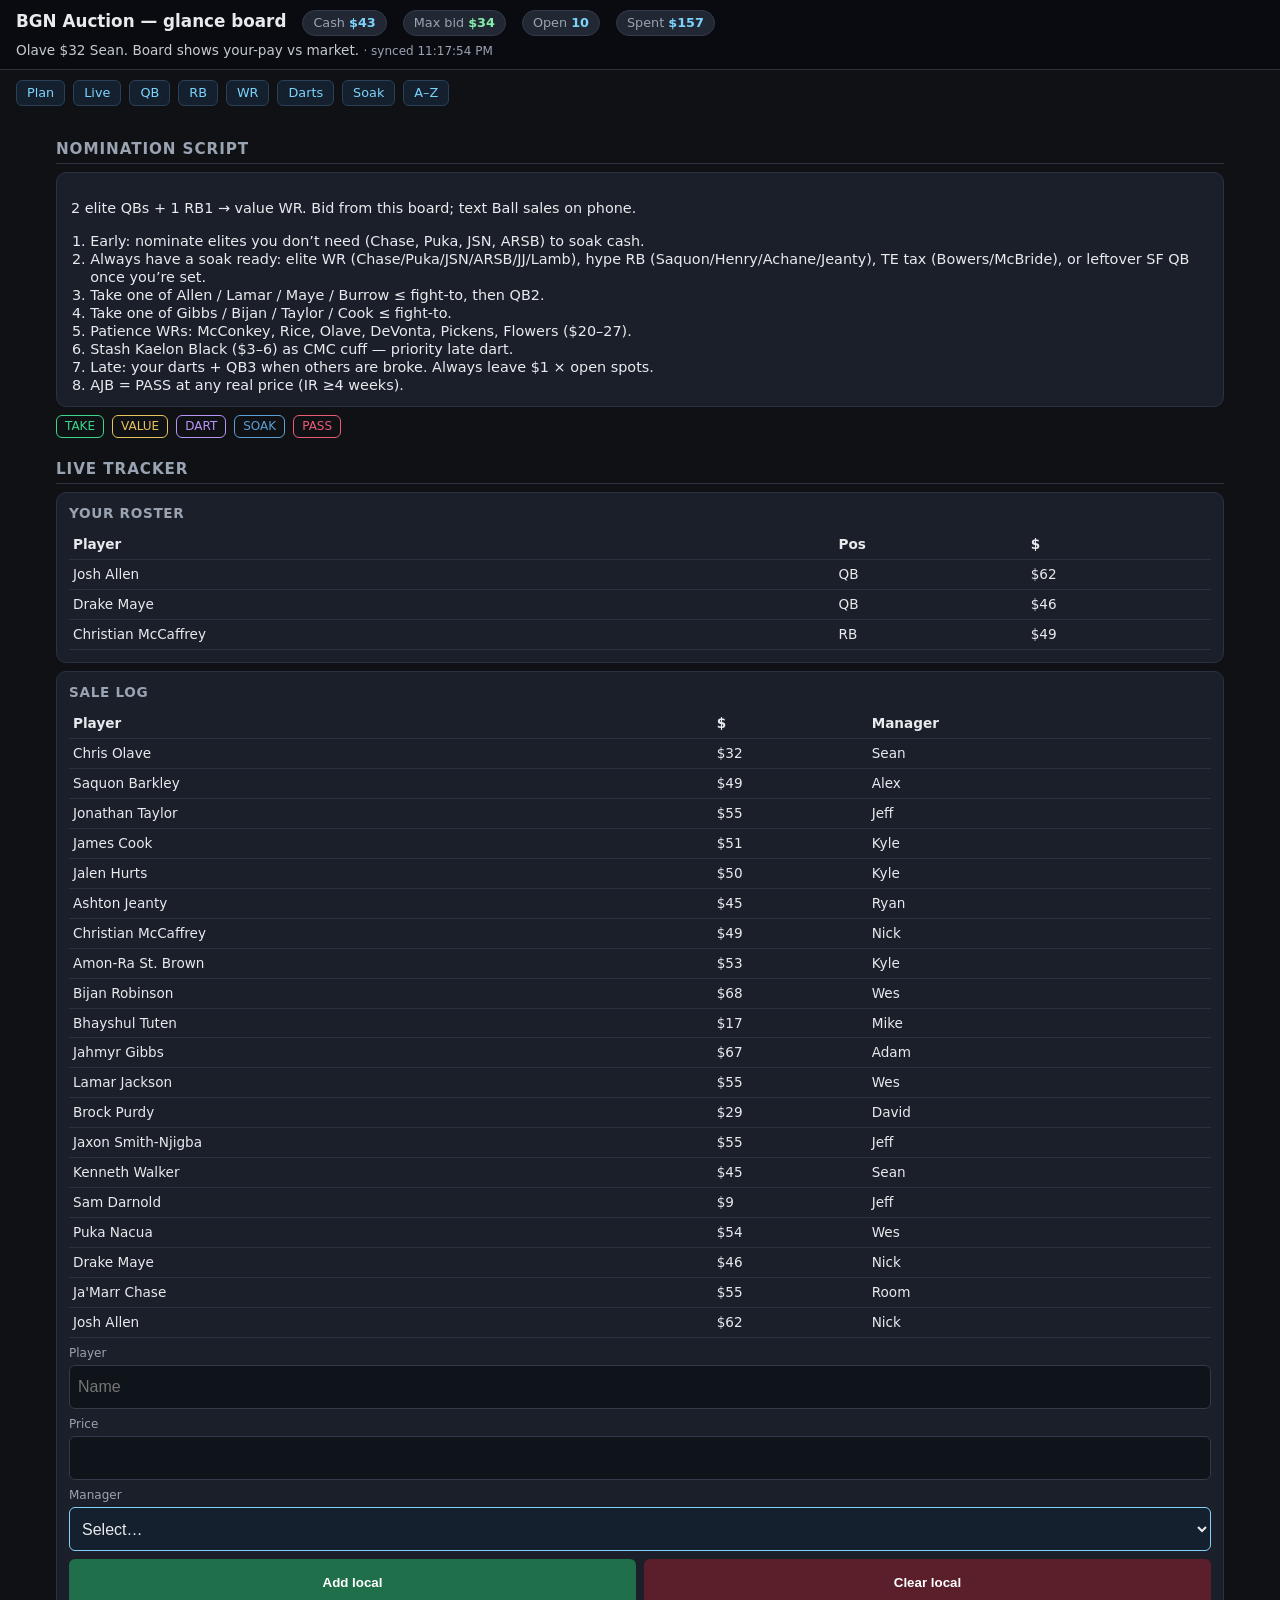
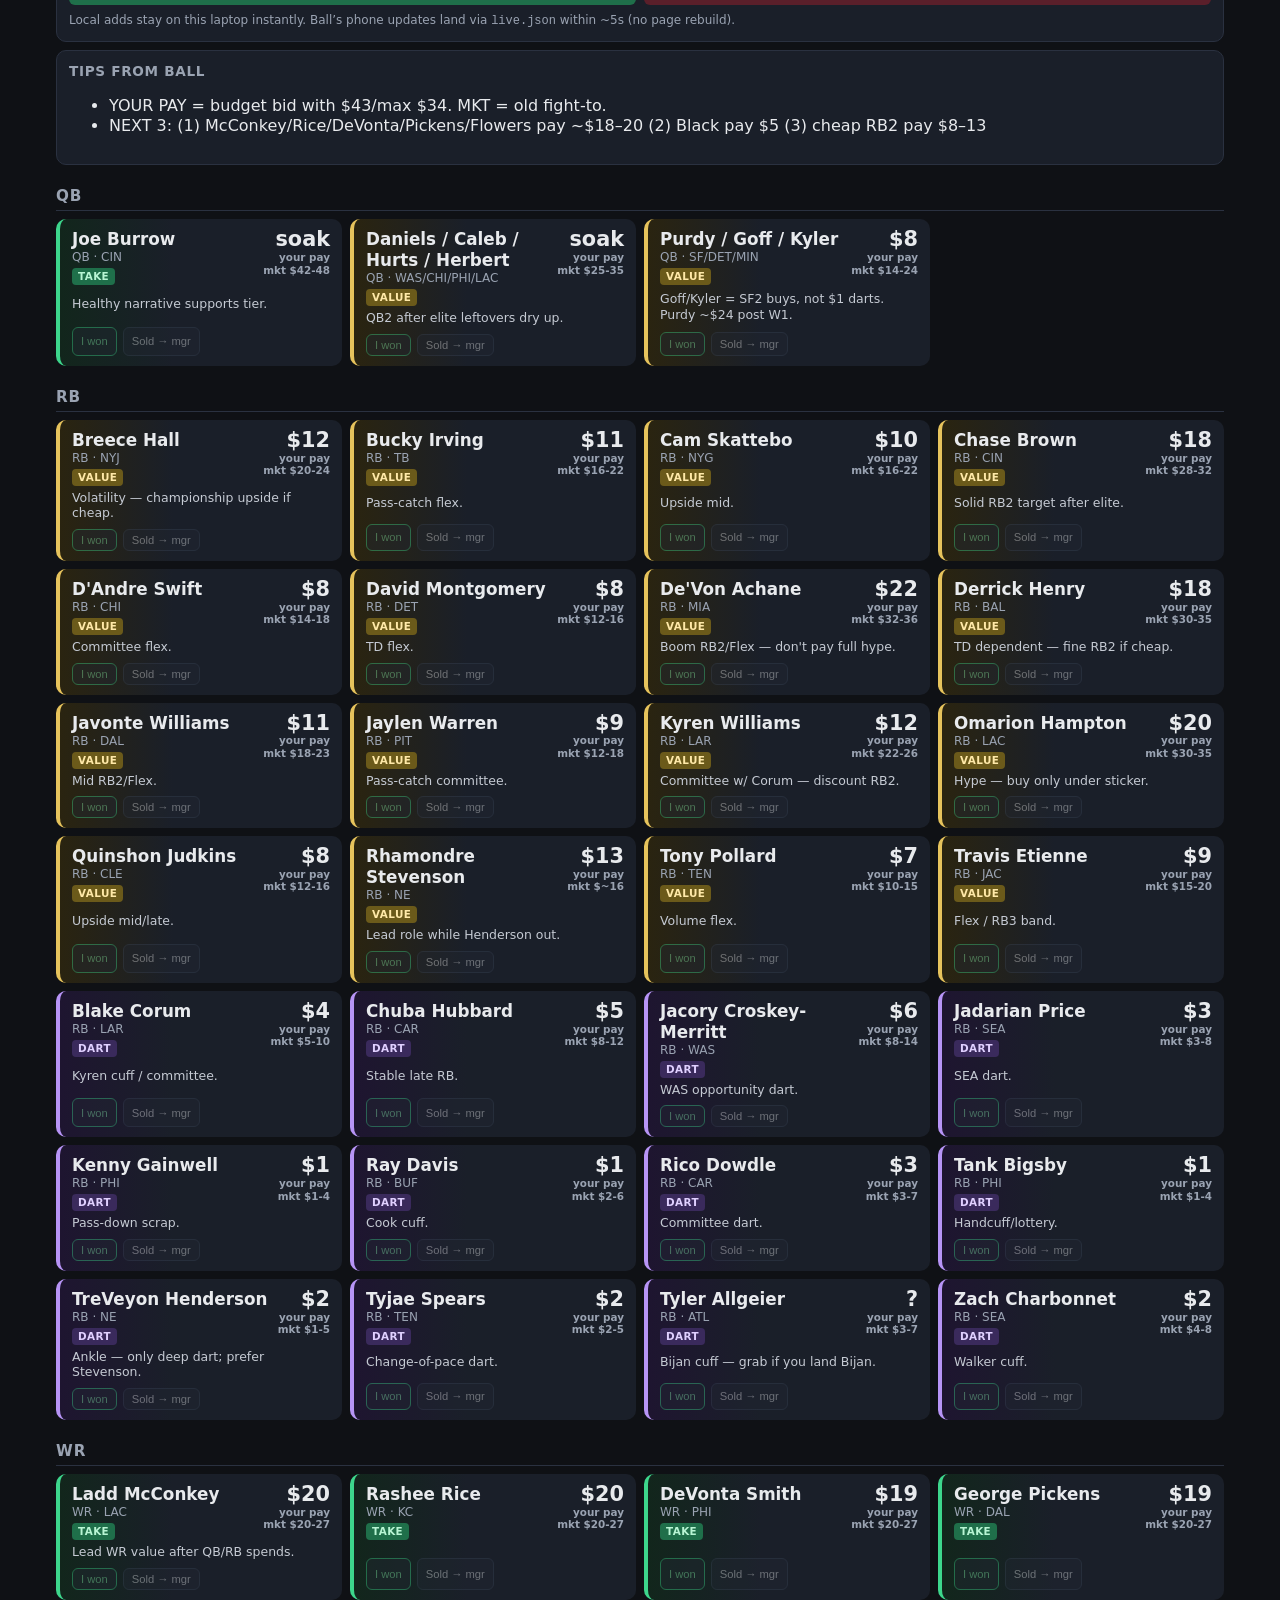
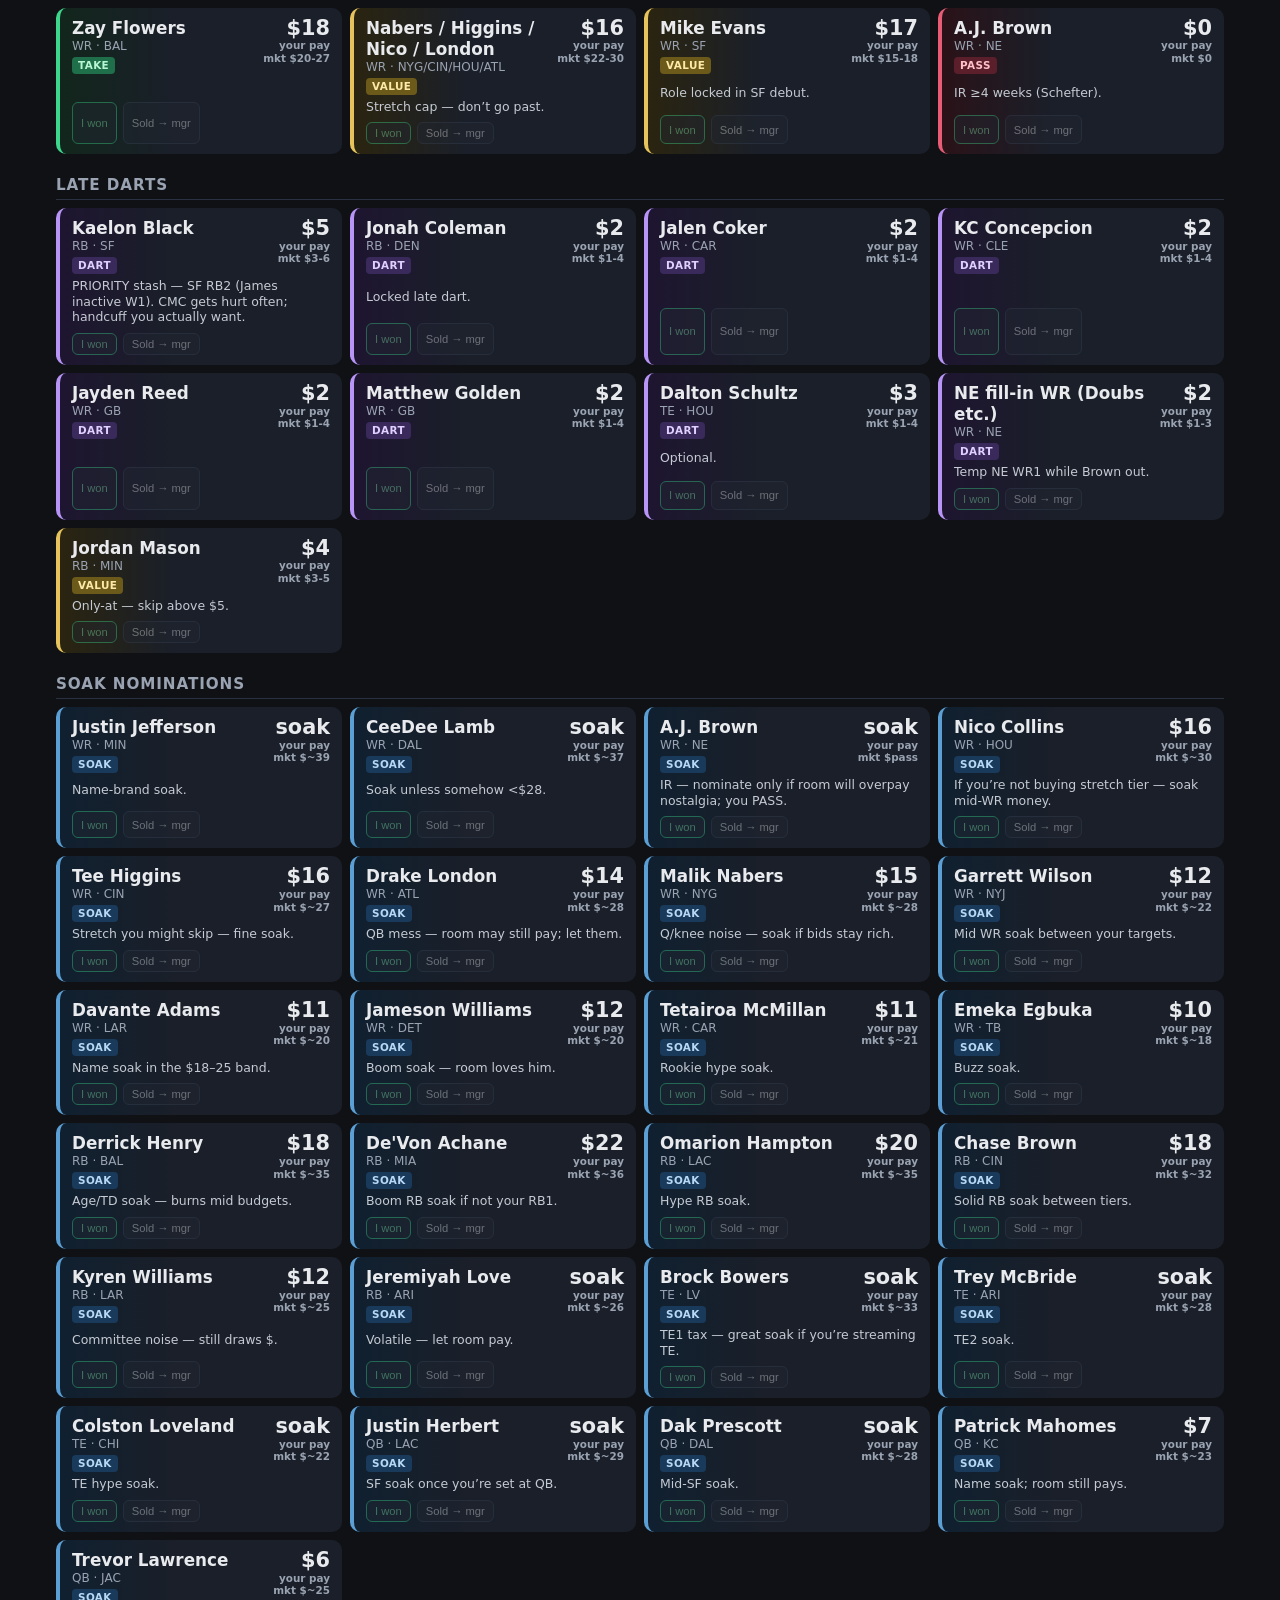
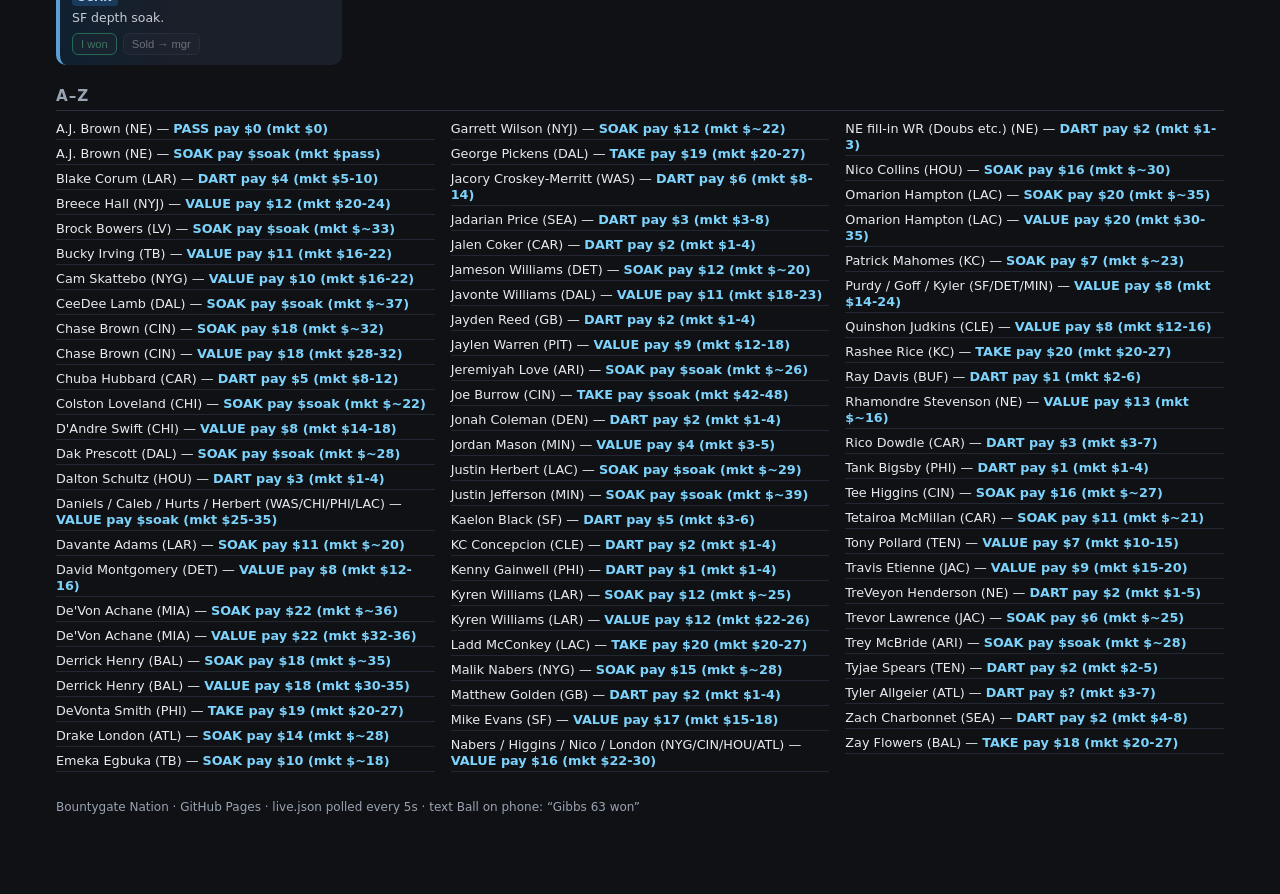
==== index.html @ 697ac1c6 "Add budget pay targets beside market fight-tos Nick's remaining $43/max $34 bids shown as your-pay; " ====
<!DOCTYPE html>
<html lang="en">
<head>
  <meta charset="utf-8" />
  <meta name="viewport" content="width=device-width, initial-scale=1" />
  <meta name="theme-color" content="#0f1115" />
  <meta http-equiv="Cache-Control" content="no-cache" />
  <title>BGN Glance Board</title>
  <link rel="stylesheet" href="styles.css?v=6" />
</head>
<body>
  <header>
    <div class="row">
      <h1>BGN Auction — glance board</h1>
      <span class="pill">Cash <strong id="cash">$200</strong></span>
      <span class="pill hot">Max bid <strong id="maxbid">$188</strong></span>
      <span class="pill">Open <strong id="open">13</strong></span>
      <span class="pill">Spent <strong id="spent">$0</strong></span>
    </div>
    <div id="live-msg" class="live-msg">Loading live state…</div>
  </header>

  <nav>
    <a href="#plan">Plan</a>
    <a href="#live">Live</a>
    <a href="#qb">QB</a>
    <a href="#rb">RB</a>
    <a href="#wr">WR</a>
    <a href="#darts">Darts</a>
    <a href="#soak">Soak</a>
    <a href="#alpha">A–Z</a>
  </nav>

  <main>
    <section id="plan">
      <h2>Nomination script</h2>
      <div class="script">
        <p id="plan-text"></p>
        <ol id="script-list"></ol>
      </div>
      <div class="legend">
        <span style="border-color:#3dd68c;color:#3dd68c">TAKE</span>
        <span style="border-color:#e6c35c;color:#e6c35c">VALUE</span>
        <span style="border-color:#b794f6;color:#b794f6">DART</span>
        <span style="border-color:#5b9fd4;color:#5b9fd4">SOAK</span>
        <span style="border-color:#e85d75;color:#e85d75">PASS</span>
      </div>
    </section>

    <section id="live">
      <h2>Live tracker</h2>
      <div class="panel">
        <h3>Your roster</h3>
        <table class="roster-table">
          <thead><tr><th>Player</th><th>Pos</th><th>$</th></tr></thead>
          <tbody id="roster-body"></tbody>
        </table>
      </div>
      <div class="panel">
        <h3>Sale log</h3>
        <table class="sales-table">
          <thead><tr><th>Player</th><th>$</th><th>Manager</th></tr></thead>
          <tbody id="sales-body"></tbody>
        </table>
        <form id="manual-sale" class="local-form">
          <label>Player<input name="player" required placeholder="Name" list="player-suggest" /></label>
          <datalist id="player-suggest"></datalist>
          <label>Price<input name="price" type="number" min="0" required /></label>
          <label class="manager-label">Manager
            <select name="manager" id="manager-select" required>
              <option value="">Select manager…</option>
              <option value="David">David</option>
              <option value="Rich">Rich</option>
              <option value="Jeff">Jeff</option>
              <option value="Wes">Wes</option>
              <option value="Mike">Mike</option>
              <option value="Kyle">Kyle</option>
              <option value="Ryan">Ryan</option>
              <option value="Alex">Alex</option>
              <option value="Nick">Nick (you)</option>
              <option value="Sean">Sean</option>
              <option value="Patrick">Patrick</option>
              <option value="Adam">Adam</option>
            </select>
          </label>
          <div class="btn-row">
            <button type="submit">Add local</button>
            <button type="button" id="clear-local" style="background:#5a1f2a">Clear local</button>
          </div>
        </form>
        <p style="font-size:0.75rem;color:#9aa3b2;margin:8px 0 0">
          Local adds stay on this laptop instantly. Ball’s phone updates land via <code>live.json</code> within ~5s (no page rebuild).
        </p>
      </div>
      <div class="panel">
        <h3>Tips from Ball</h3>
        <ul id="tips"></ul>
      </div>
    </section>

    <section id="qb"><h2>QB</h2><div class="grid" id="grid-qb"></div></section>
    <section id="rb"><h2>RB</h2><div class="grid" id="grid-rb"></div></section>
    <section id="wr"><h2>WR</h2><div class="grid" id="grid-wr"></div></section>
    <section id="darts"><h2>Late darts</h2><div class="grid" id="grid-darts"></div></section>
    <section id="soak"><h2>Soak nominations</h2><div class="grid" id="grid-soak"></div></section>

    <section id="alpha-sec">
      <h2 id="alpha-heading">A–Z</h2>
      <div class="alpha" id="alpha"></div>
    </section>

    <footer>
      Bountygate Nation · GitHub Pages · live.json polled every 5s · text Ball on phone: “Gibbs 63 won”
    </footer>
  </main>
  <script src="app.js?v=6"></script>
</body>
</html>
---- styles.css ----
:root {
  --bg: #0f1115;
  --card: #1a1f29;
  --text: #e8eaed;
  --muted: #9aa3b2;
  --yes: #1f6f4a;
  --yes-border: #3dd68c;
  --maybe: #6b5a1a;
  --maybe-border: #e6c35c;
  --pass: #5a1f2a;
  --pass-border: #e85d75;
  --soak: #1a3a5c;
  --soak-border: #5b9fd4;
  --dart: #3a2a5c;
  --dart-border: #b794f6;
  --accent: #7dd3fc;
  --danger: #f87171;
}
* { box-sizing: border-box; }
body {
  margin: 0;
  font-family: -apple-system, BlinkMacSystemFont, "Segoe UI", system-ui, sans-serif;
  background: var(--bg);
  color: var(--text);
  line-height: 1.25;
}
header {
  position: sticky; top: 0; z-index: 30;
  background: #0a0c10f2; backdrop-filter: blur(8px);
  border-bottom: 1px solid #2a3140;
  padding: 10px 16px;
}
header .row { display: flex; flex-wrap: wrap; gap: 10px 16px; align-items: baseline; }
h1 { font-size: 1.05rem; margin: 0; }
.pill {
  font-size: 0.8rem; padding: 4px 10px; border-radius: 999px;
  background: #222833; color: var(--muted); border: 1px solid #333a4a;
}
.pill strong { color: var(--accent); }
.pill.hot strong { color: #86efac; }
.live-msg { font-size: 0.85rem; color: #c5cad3; margin-top: 6px; }
.live-msg .sync { color: var(--muted); font-size: 0.75rem; }
.live-msg.error { color: var(--danger); }
nav {
  display: flex; flex-wrap: wrap; gap: 8px; padding: 10px 16px 0;
}
nav a {
  color: var(--accent); text-decoration: none; font-size: 0.8rem;
  padding: 4px 10px; border: 1px solid #2a4058; border-radius: 6px; background: #15202e;
}
main { padding: 12px 16px 80px; max-width: 1200px; margin: 0 auto; }
h2 {
  font-size: 0.95rem; margin: 22px 0 8px; text-transform: uppercase;
  letter-spacing: 0.06em; color: var(--muted);
  border-bottom: 1px solid #2a3140; padding-bottom: 4px;
}
.grid {
  display: grid;
  grid-template-columns: repeat(auto-fill, minmax(280px, 1fr));
  gap: 8px;
}
.card {
  background: var(--card); border-radius: 10px; padding: 10px 12px;
  border-left: 4px solid #444;
  display: grid; grid-template-columns: 1fr auto; gap: 4px 10px;
  position: relative;
}
.card.take { border-left-color: var(--yes-border); background: linear-gradient(90deg, #12261c, var(--card) 40%); }
.card.value { border-left-color: var(--maybe-border); background: linear-gradient(90deg, #2a2410, var(--card) 40%); }
.card.pass { border-left-color: var(--pass-border); background: linear-gradient(90deg, #2a1218, var(--card) 40%); }
.card.soak { border-left-color: var(--soak-border); background: linear-gradient(90deg, #102030, var(--card) 40%); }
.card.dart { border-left-color: var(--dart-border); background: linear-gradient(90deg, #1e1530, var(--card) 40%); }
.card.sold {
  opacity: 0.45;
  filter: grayscale(0.6);
}
.card.sold .name { text-decoration: line-through; }
.card.mine {
  outline: 2px solid #3dd68c;
  opacity: 1;
  filter: none;
}
.name { font-weight: 700; font-size: 1.05rem; }
.meta { font-size: 0.75rem; color: var(--muted); }
.price {
  font-size: 1.3rem; font-weight: 800; font-variant-numeric: tabular-nums;
  text-align: right; line-height: 1;
}
.price small { display: block; font-size: 0.65rem; font-weight: 600; color: var(--muted); margin-top: 2px; }
.tag {
  display: inline-block; font-size: 0.65rem; font-weight: 700; letter-spacing: 0.04em;
  padding: 2px 6px; border-radius: 4px; margin-top: 2px;
}
.tag.take { background: var(--yes); color: #b8f5d4; }
.tag.value { background: var(--maybe); color: #ffe9a8; }
.tag.pass { background: var(--pass); color: #ffc0cb; }
.tag.soak { background: var(--soak); color: #b8d9f5; }
.tag.dart { background: var(--dart); color: #e0d0ff; }
.note { grid-column: 1 / -1; font-size: 0.78rem; color: #c5cad3; }
.sold-badge {
  grid-column: 1 / -1; font-size: 0.75rem; font-weight: 700; color: #fca5a5;
}
.sold-badge.mine { color: #86efac; }
.card-actions { grid-column: 1 / -1; display: flex; flex-wrap: wrap; gap: 6px; margin-top: 4px; }
.card-actions button {
  font-size: 0.7rem; padding: 4px 8px; border-radius: 6px; cursor: pointer;
  border: 1px solid #3a4558; background: #222833; color: var(--text);
}
.card-actions button.primary { border-color: #3dd68c; color: #86efac; }
.card-actions button:disabled { opacity: 0.4; cursor: default; }
.script {
  background: var(--card); border-radius: 10px; padding: 12px 14px;
  font-size: 0.9rem; border: 1px solid #2a3140;
}
.script ol { margin: 6px 0 0; padding-left: 1.2rem; }
.legend { display: flex; flex-wrap: wrap; gap: 8px; margin: 8px 0; font-size: 0.75rem; }
.legend span { padding: 3px 8px; border-radius: 6px; border: 1px solid #333; }
.panel {
  background: var(--card); border: 1px solid #2a3140; border-radius: 10px;
  padding: 12px; margin-top: 8px;
}
.panel h3 { margin: 0 0 8px; font-size: 0.85rem; color: var(--muted); text-transform: uppercase; letter-spacing: 0.05em; }
.roster-table, .sales-table { width: 100%; border-collapse: collapse; font-size: 0.85rem; }
.roster-table th, .roster-table td, .sales-table th, .sales-table td {
  text-align: left; padding: 6px 4px; border-bottom: 1px solid #2a3140;
}
.local-form {
  display: flex; flex-wrap: wrap; gap: 8px; align-items: end; margin-top: 8px;
}
.local-form label { font-size: 0.75rem; color: var(--muted); display: flex; flex-direction: column; gap: 4px; }
.local-form input, .local-form select {
  background: #0f131a; border: 1px solid #333a4a; color: var(--text);
  border-radius: 6px; padding: 6px 8px; min-width: 120px;
}
.local-form button {
  background: #1f6f4a; border: none; color: #fff; font-weight: 700;
  border-radius: 6px; padding: 8px 12px; cursor: pointer;
}
.alpha { columns: 3; column-gap: 16px; font-size: 0.8rem; }
@media (max-width: 700px) { .alpha { columns: 2; } }
.alpha div { break-inside: avoid; margin-bottom: 4px; padding: 2px 0; border-bottom: 1px solid #222833; }
.alpha b { font-variant-numeric: tabular-nums; color: var(--accent); }
.alpha .gone { text-decoration: line-through; opacity: 0.5; }
footer { color: var(--muted); font-size: 0.75rem; margin-top: 28px; }


.local-form {
  flex-direction: column;
  align-items: stretch;
}
.local-form label {
  width: 100%;
}
.local-form input,
.local-form select {
  width: 100%;
  min-width: 0;
  min-height: 44px;
  font-size: 1rem;
}
.manager-label select {
  border-color: #7dd3fc;
  background: #15202e;
}
.local-form .btn-row {
  display: flex;
  flex-wrap: wrap;
  gap: 8px;
}
.local-form .btn-row button {
  flex: 1;
  min-height: 44px;
}
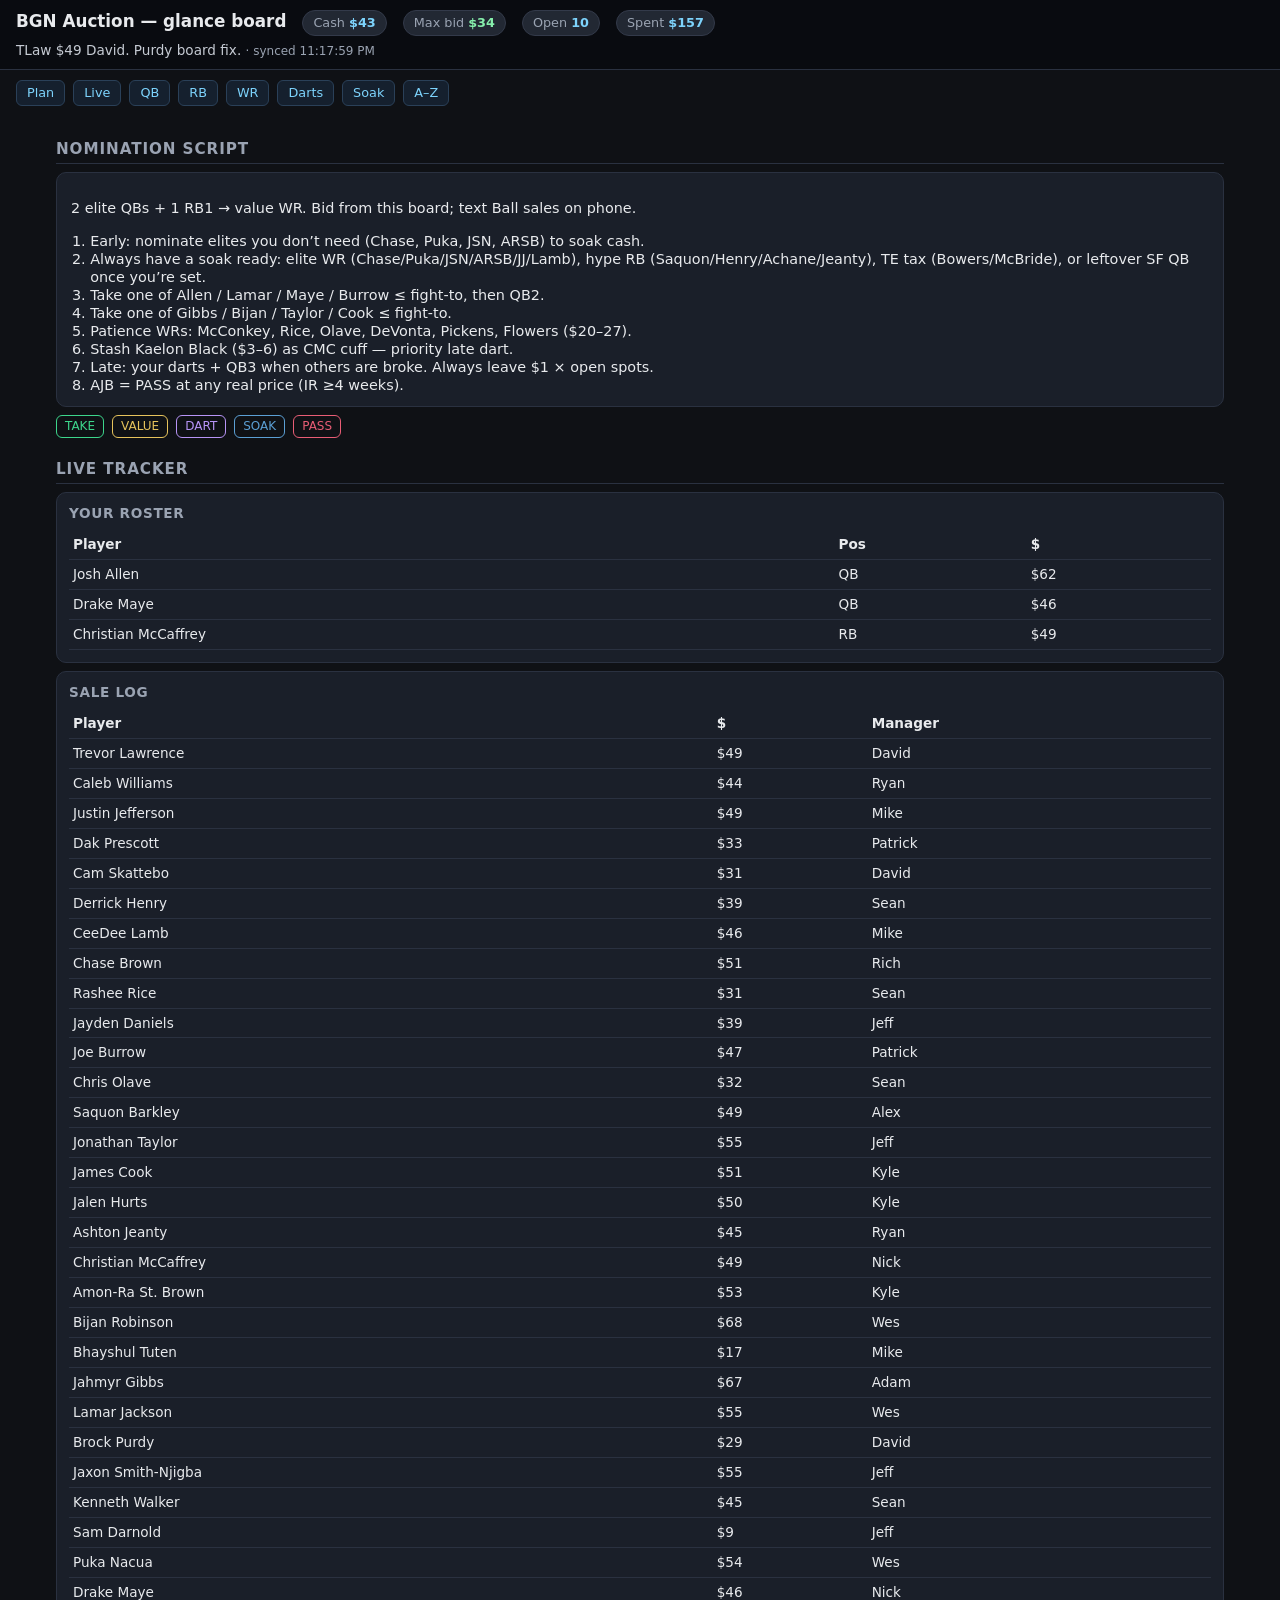
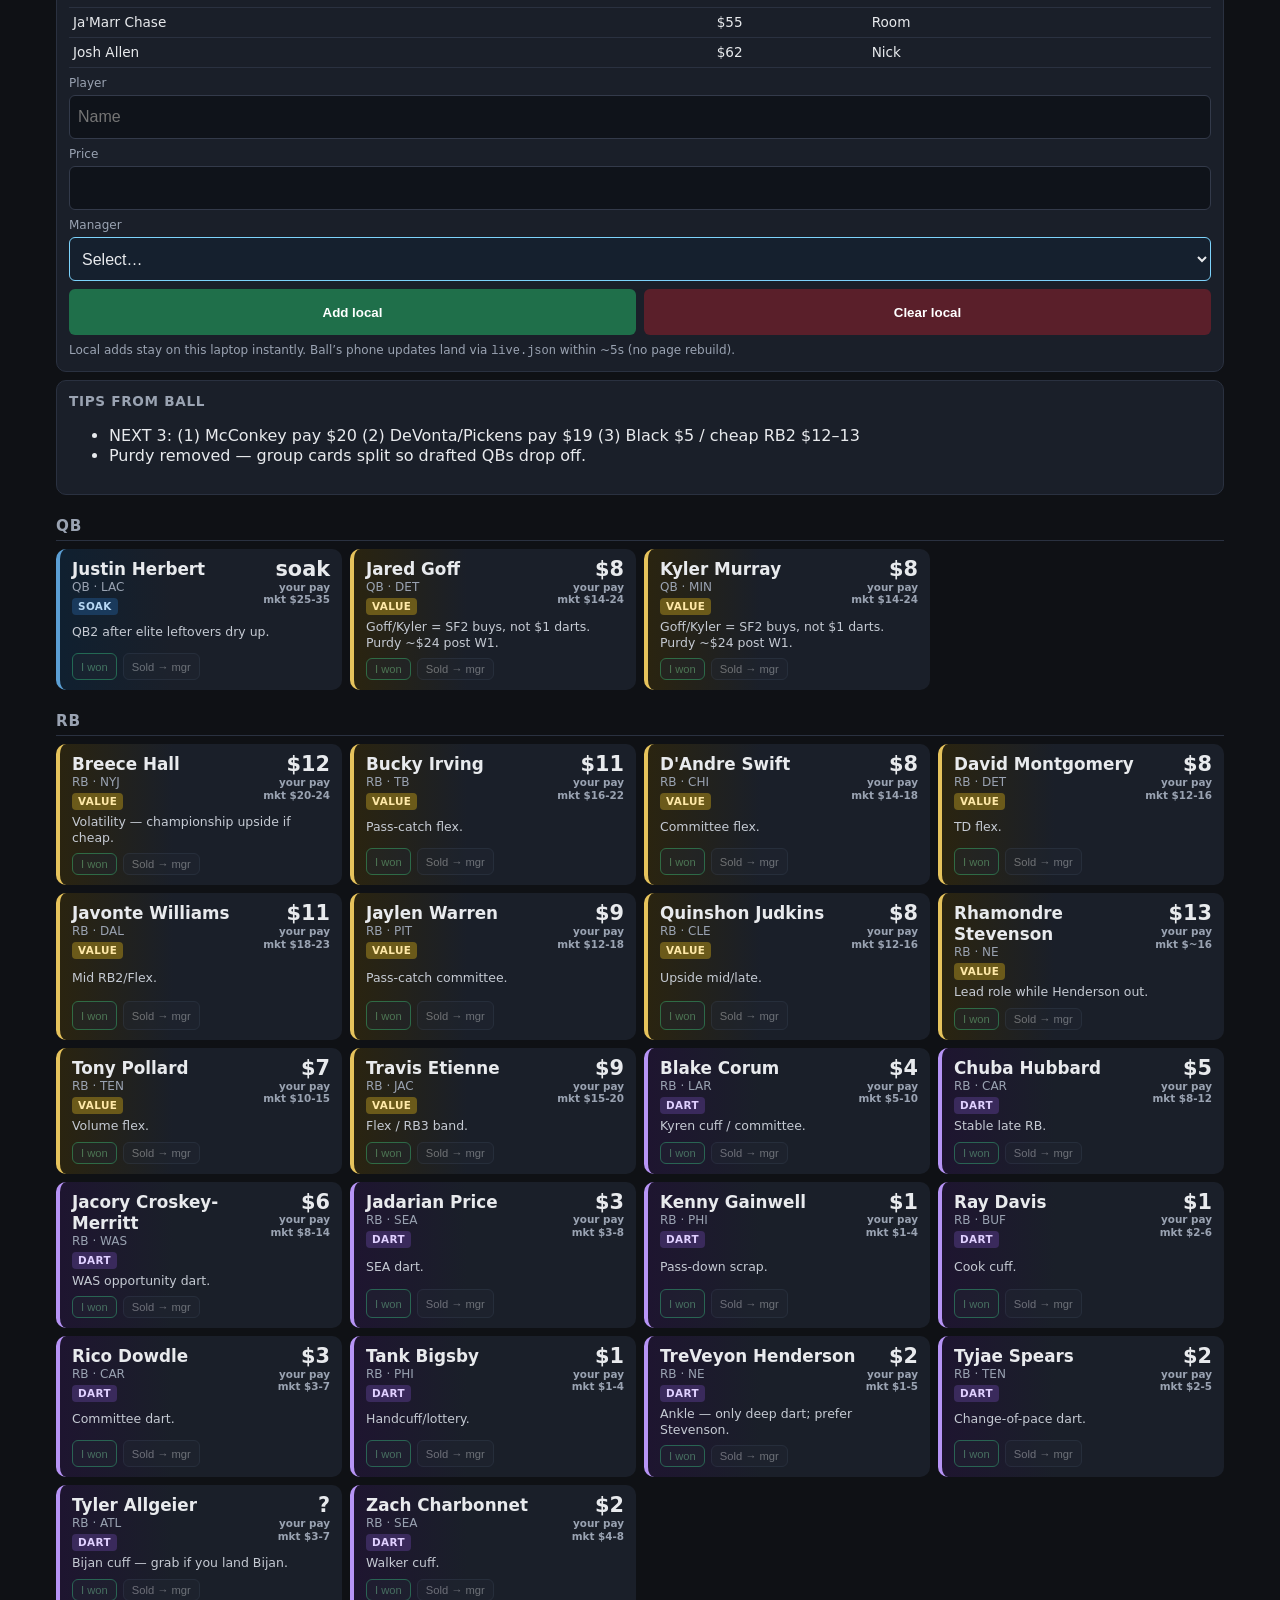
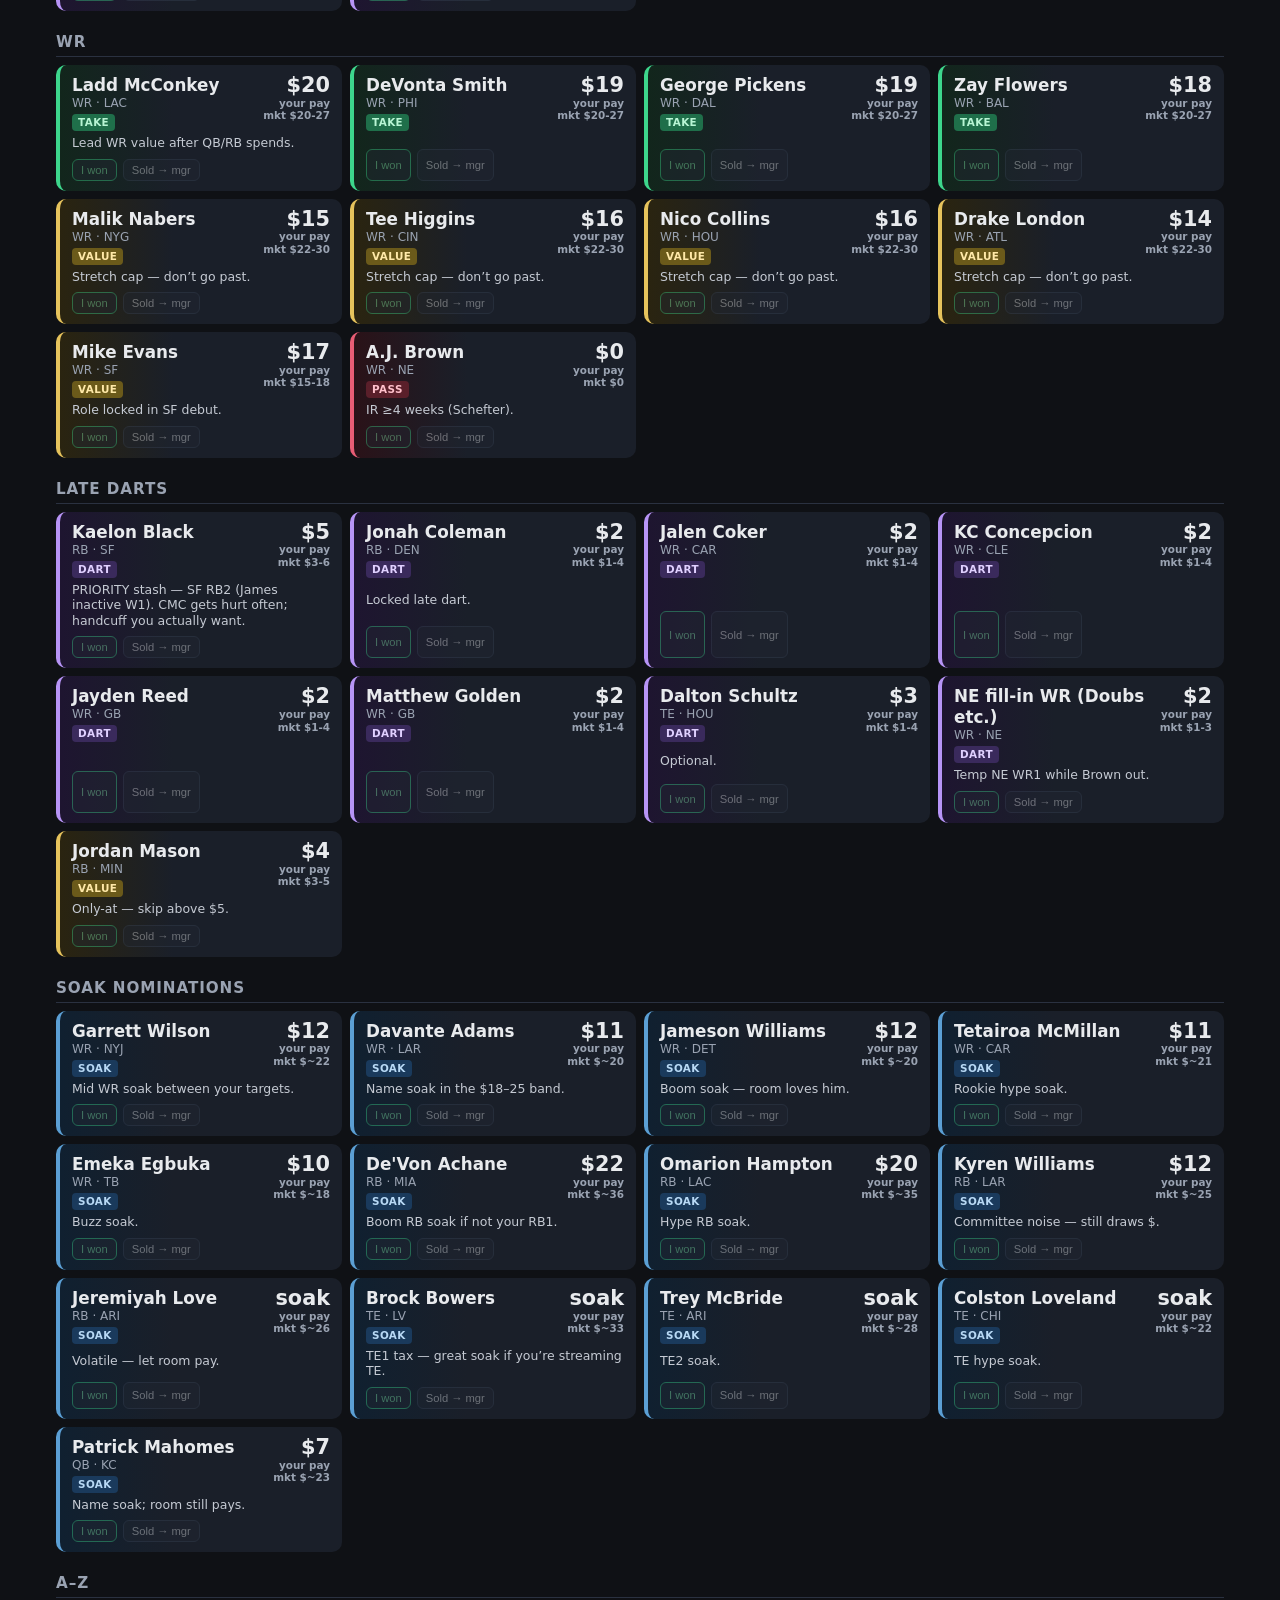
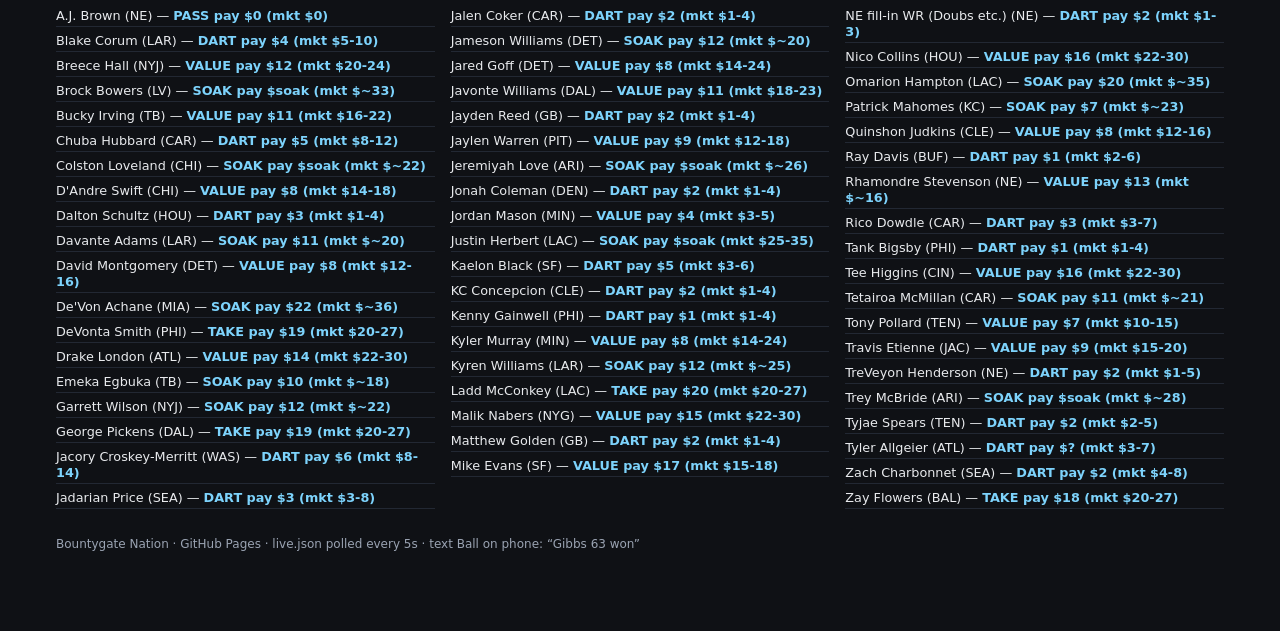
==== commit ecd0a519: "Fix Purdy staying on board; log TLaw to David Split slash-group player cards and harden sold-name ma" ====
--- a/index.html
+++ b/index.html
@@ -6,7 +6,7 @@
   <meta name="theme-color" content="#0f1115" />
   <meta http-equiv="Cache-Control" content="no-cache" />
   <title>BGN Glance Board</title>
-  <link rel="stylesheet" href="styles.css?v=6" />
+  <link rel="stylesheet" href="styles.css?v=7" />
 </head>
 <body>
   <header>
@@ -113,6 +113,6 @@
       Bountygate Nation · GitHub Pages · live.json polled every 5s · text Ball on phone: “Gibbs 63 won”
     </footer>
   </main>
-  <script src="app.js?v=6"></script>
+  <script src="app.js?v=7"></script>
 </body>
 </html>
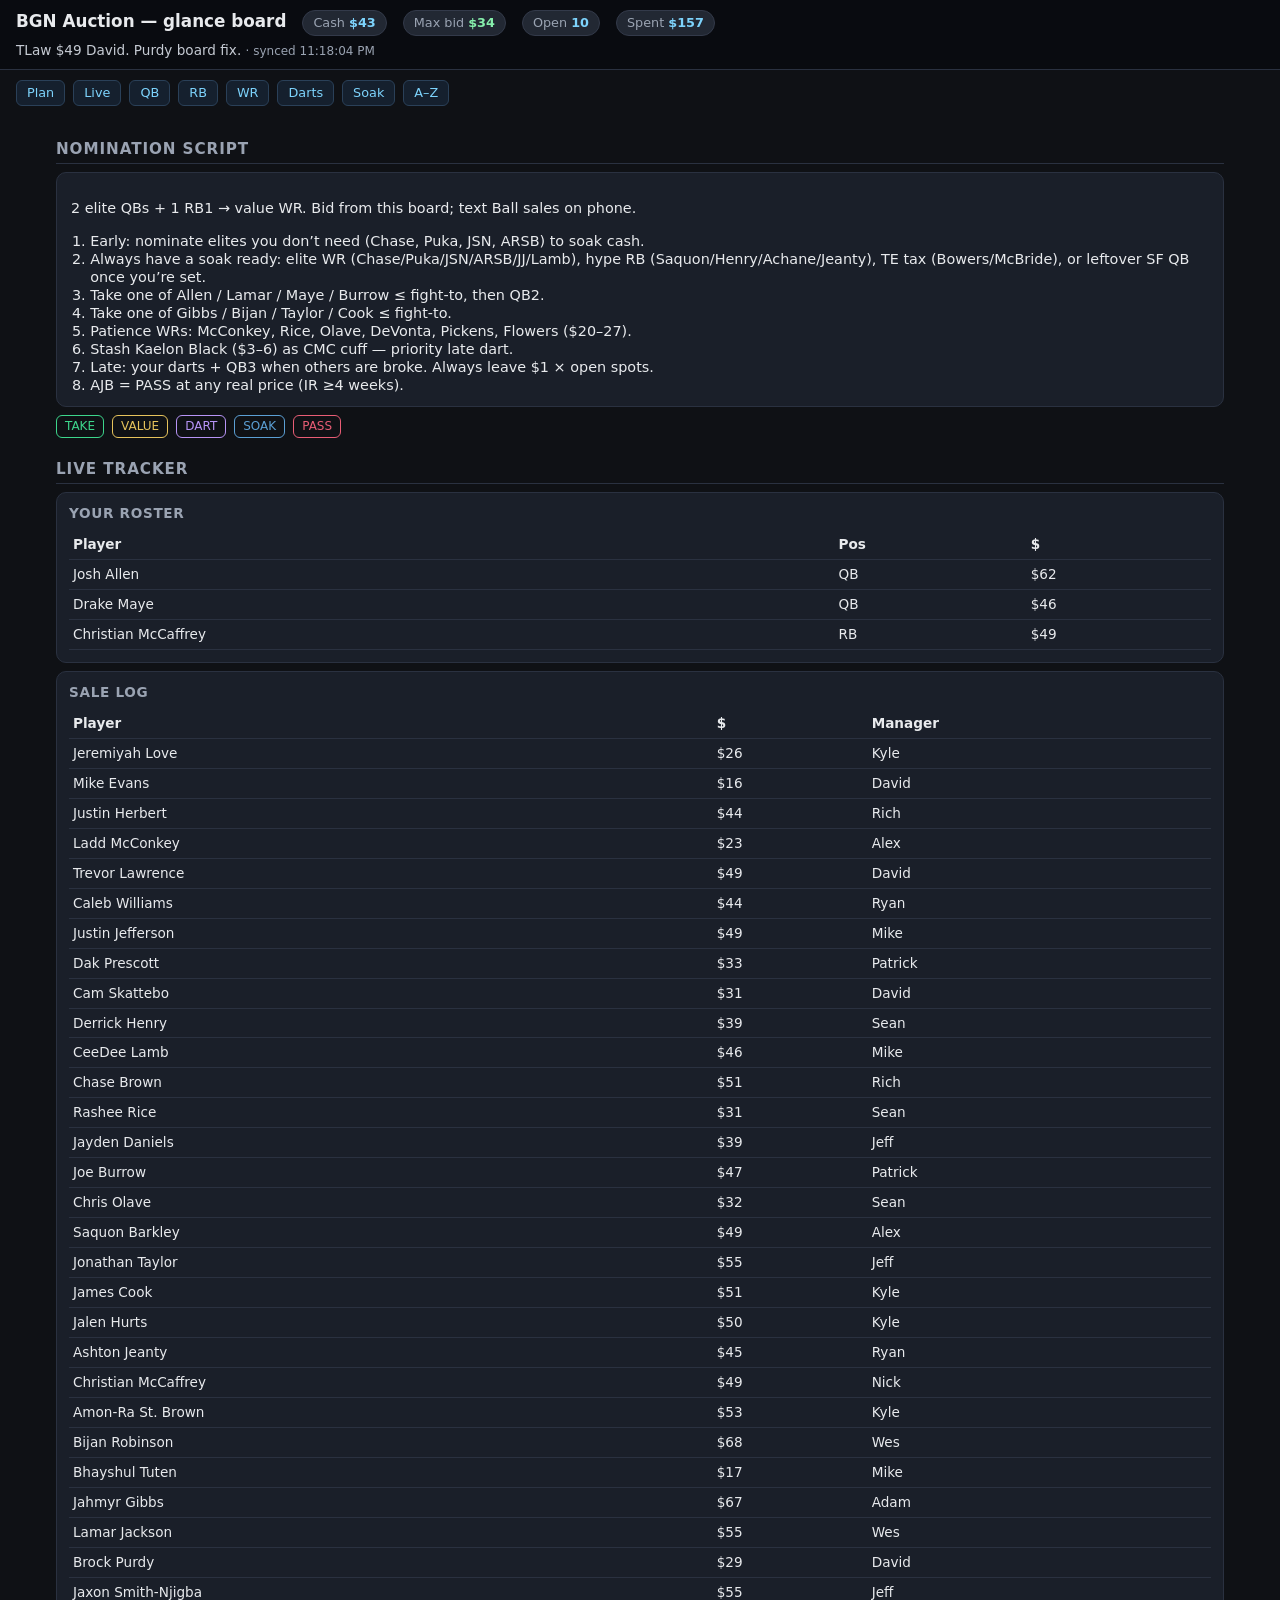
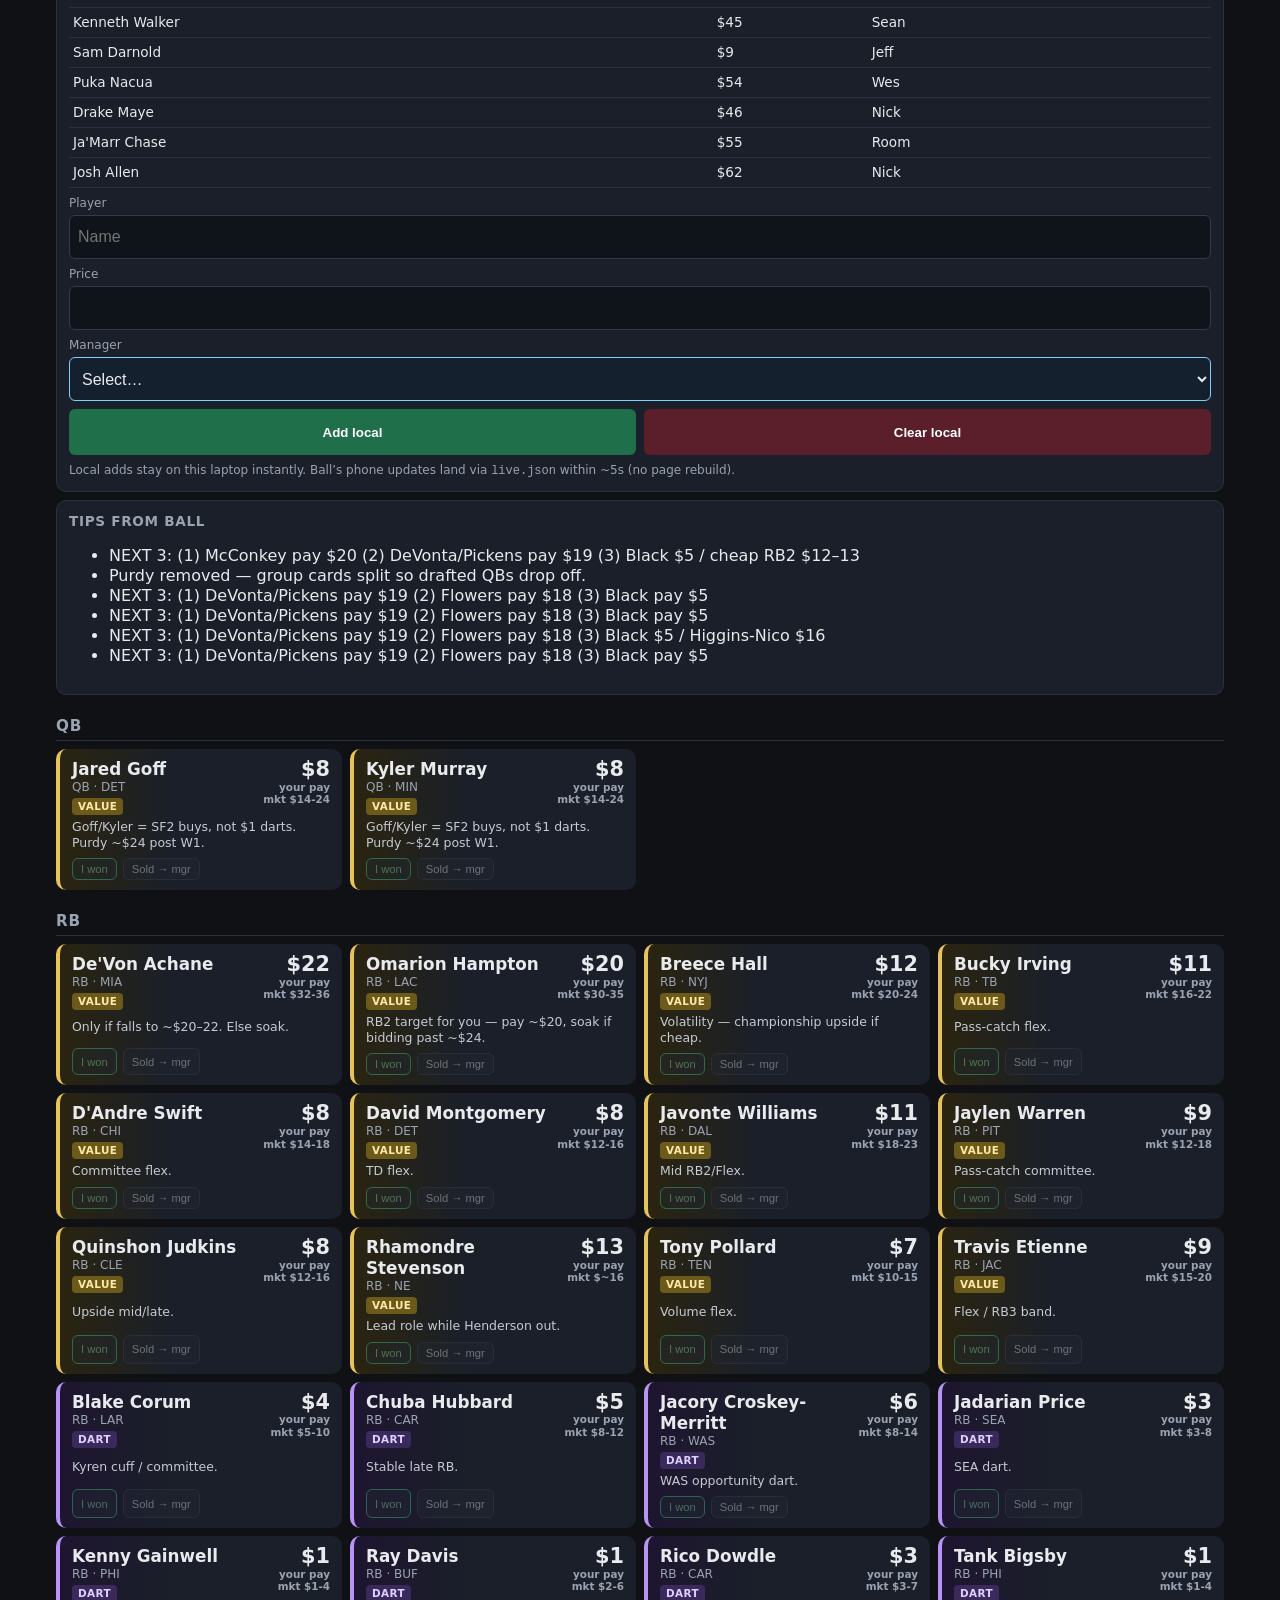
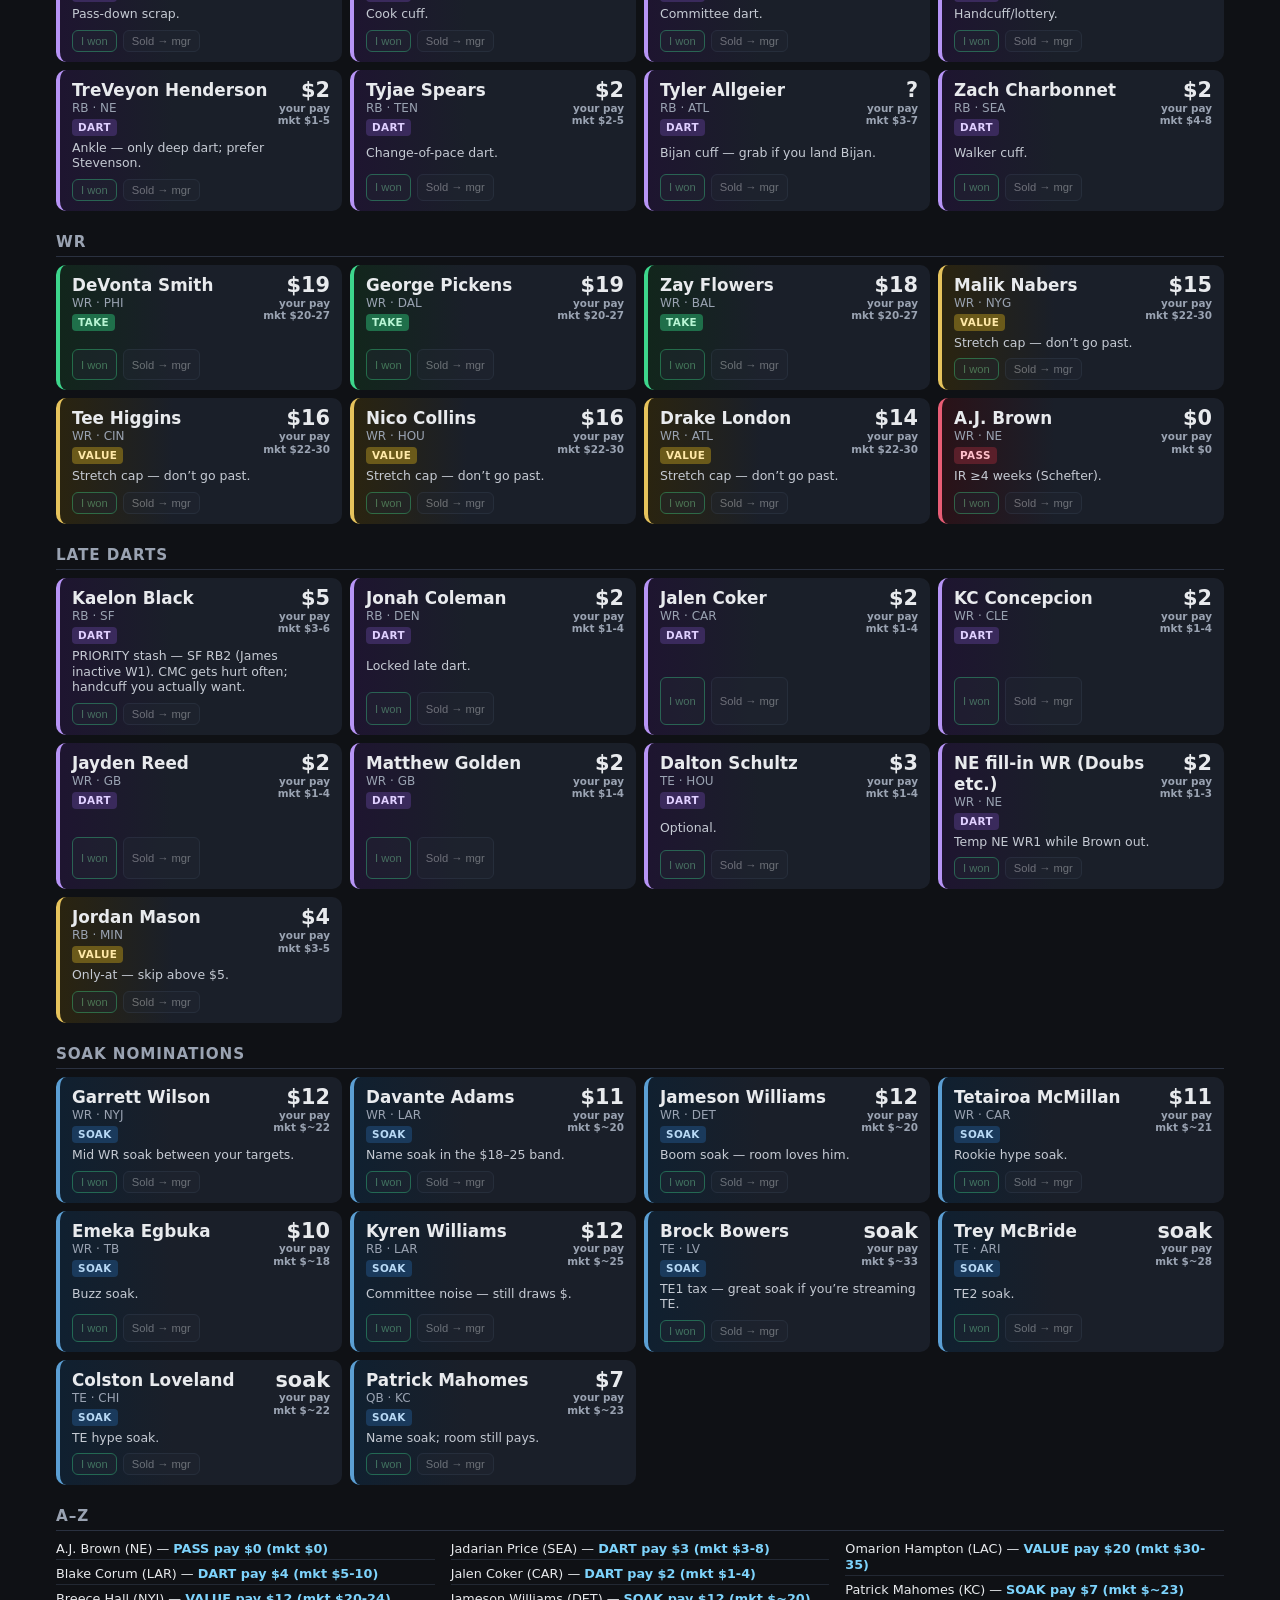
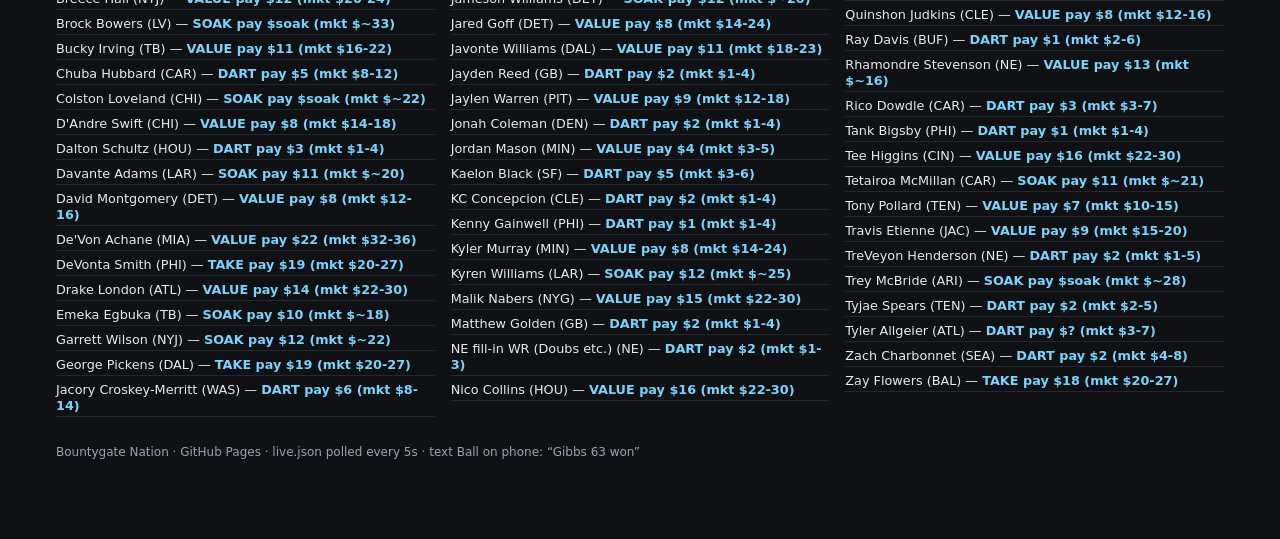
==== commit 095cb69d: "Move Hampton to RB board as budget buy target He was soak-only after dedupe so he vanished from the " ====
--- a/index.html
+++ b/index.html
@@ -6,7 +6,7 @@
   <meta name="theme-color" content="#0f1115" />
   <meta http-equiv="Cache-Control" content="no-cache" />
   <title>BGN Glance Board</title>
-  <link rel="stylesheet" href="styles.css?v=7" />
+  <link rel="stylesheet" href="styles.css?v=8" />
 </head>
 <body>
   <header>
@@ -113,6 +113,6 @@
       Bountygate Nation · GitHub Pages · live.json polled every 5s · text Ball on phone: “Gibbs 63 won”
     </footer>
   </main>
-  <script src="app.js?v=7"></script>
+  <script src="app.js?v=8"></script>
 </body>
 </html>
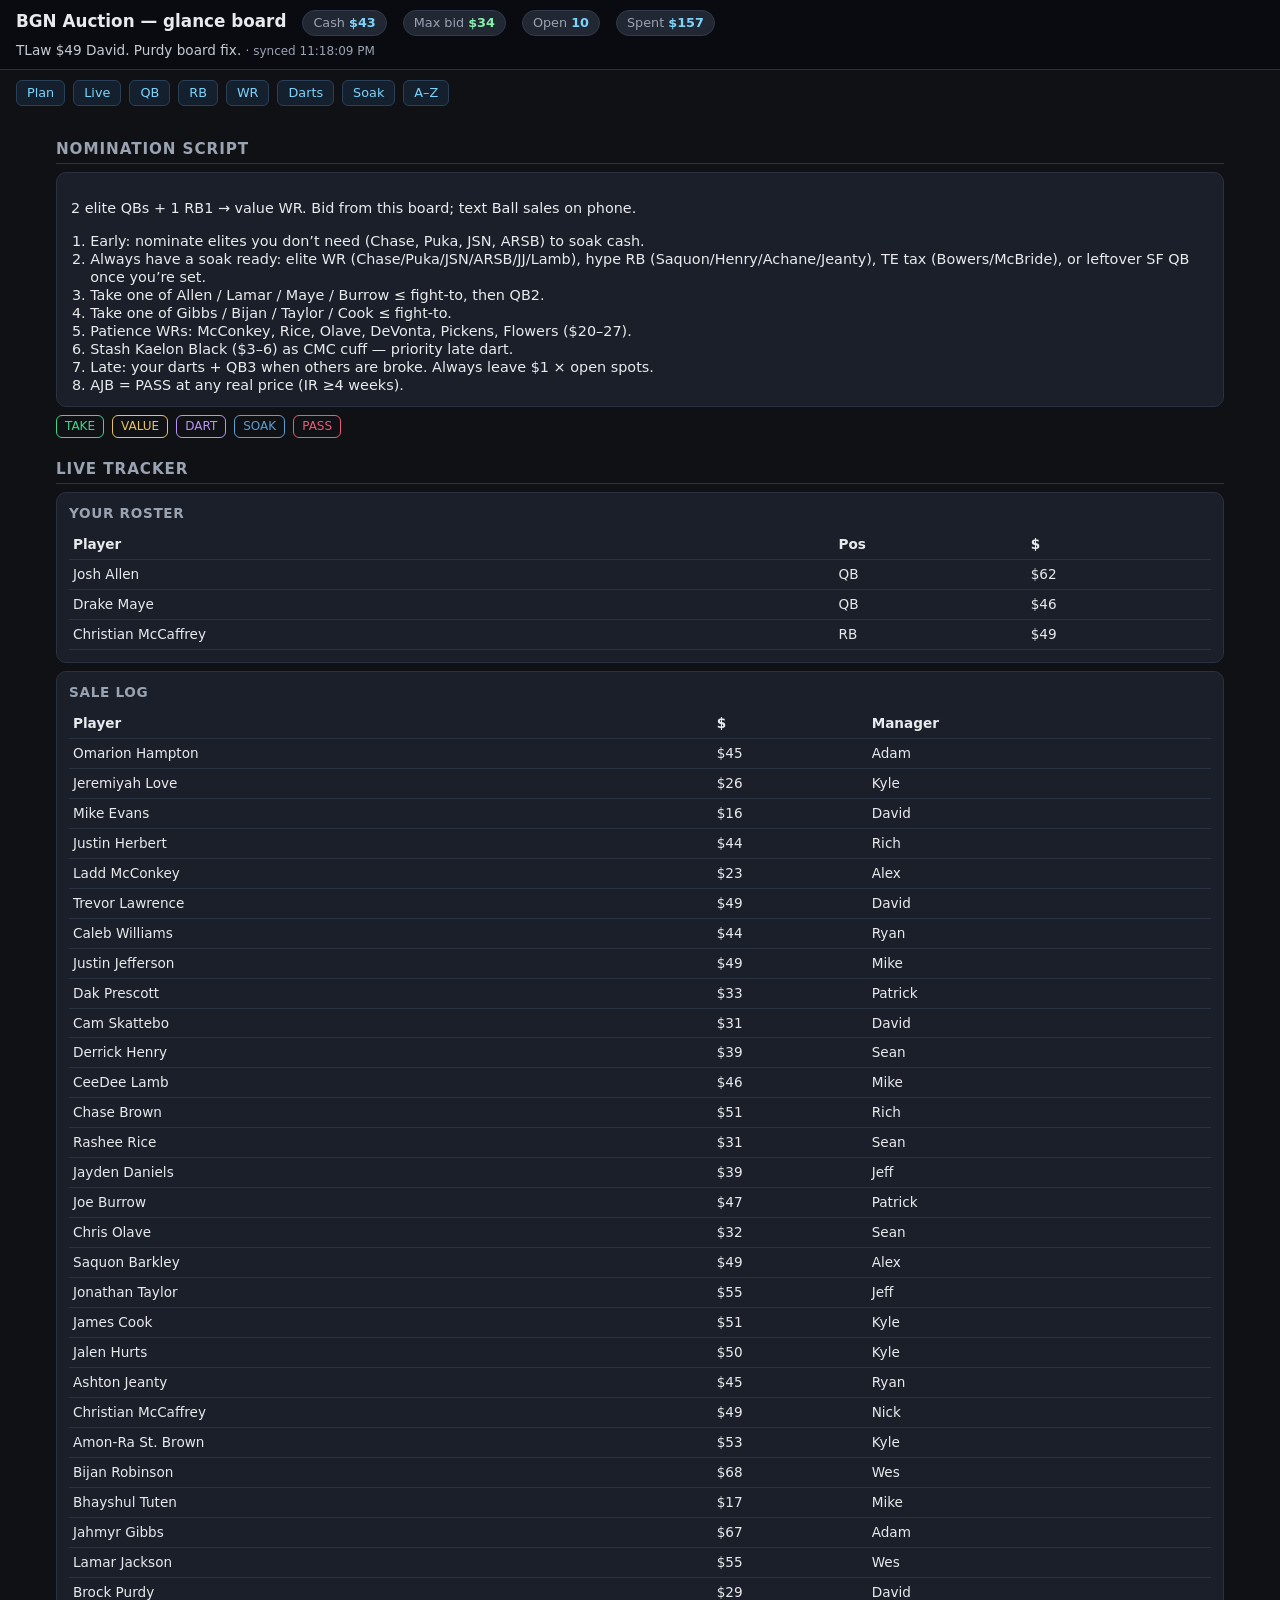
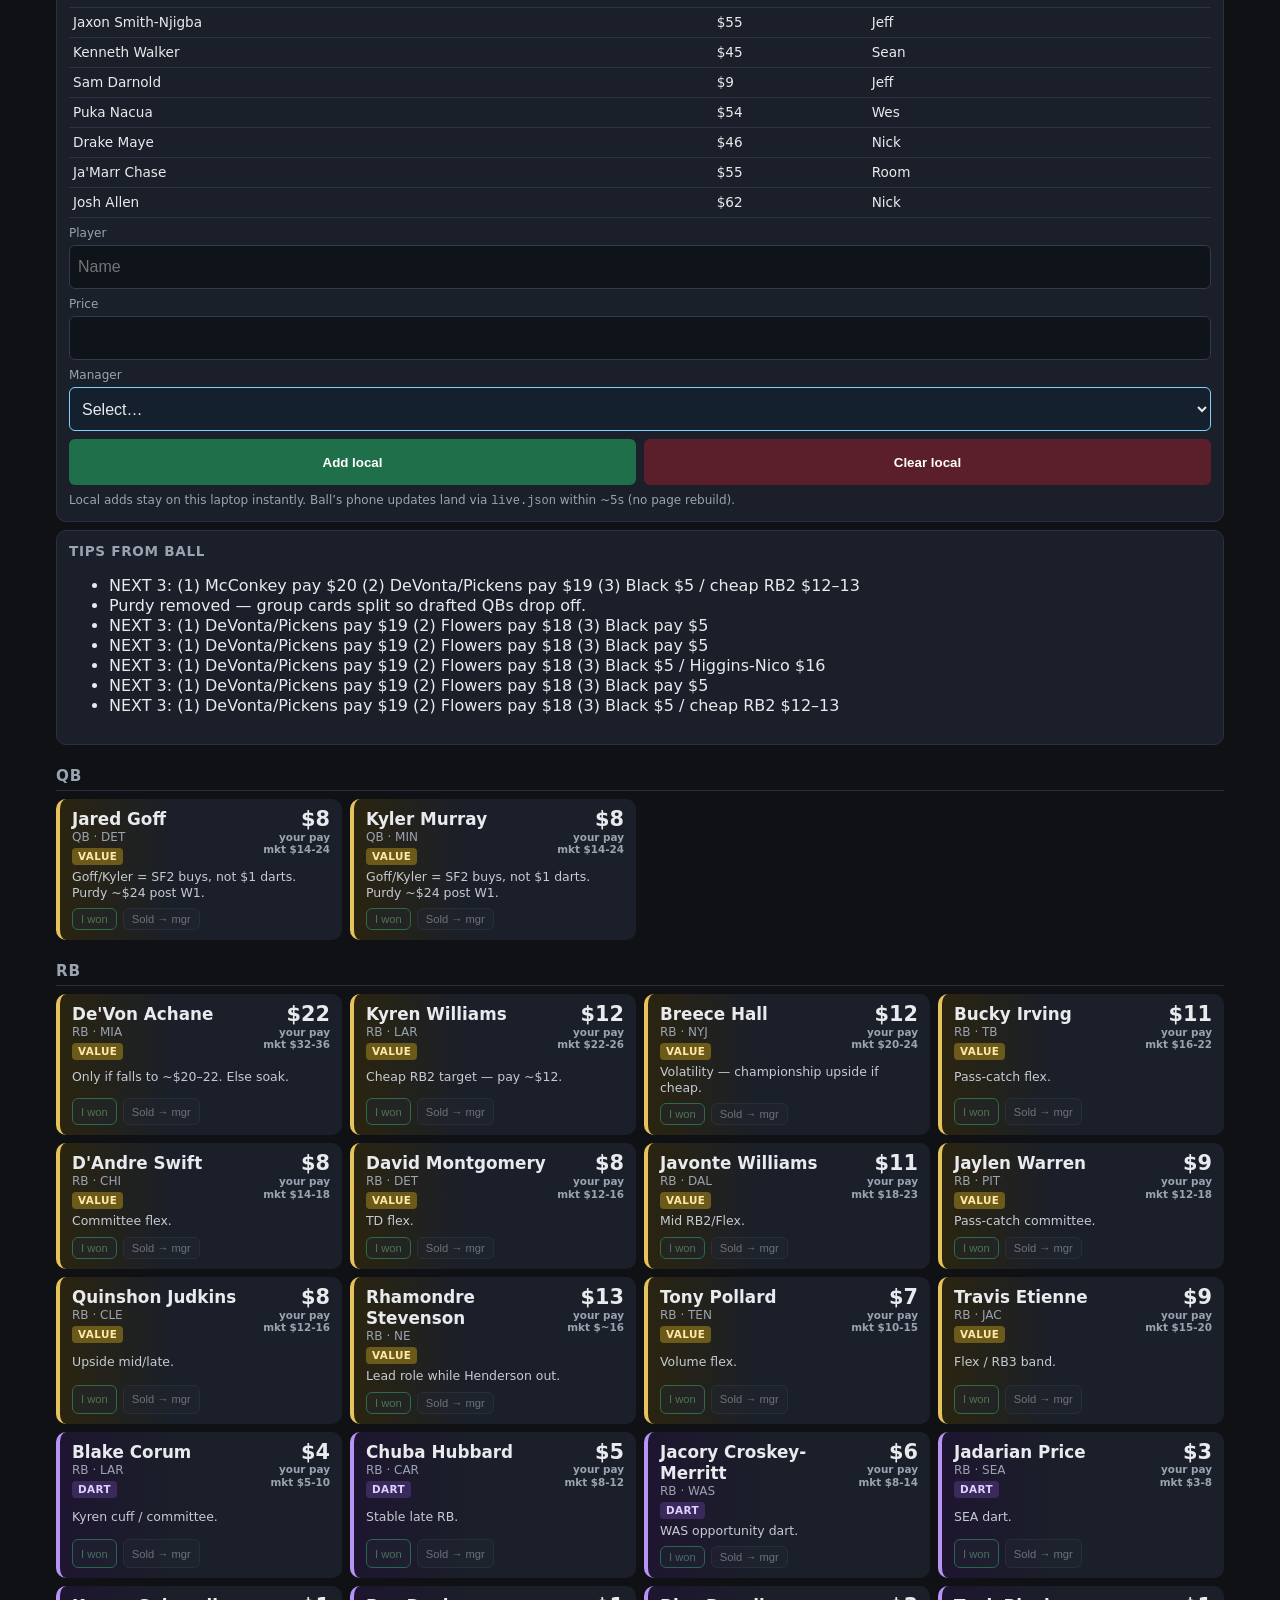
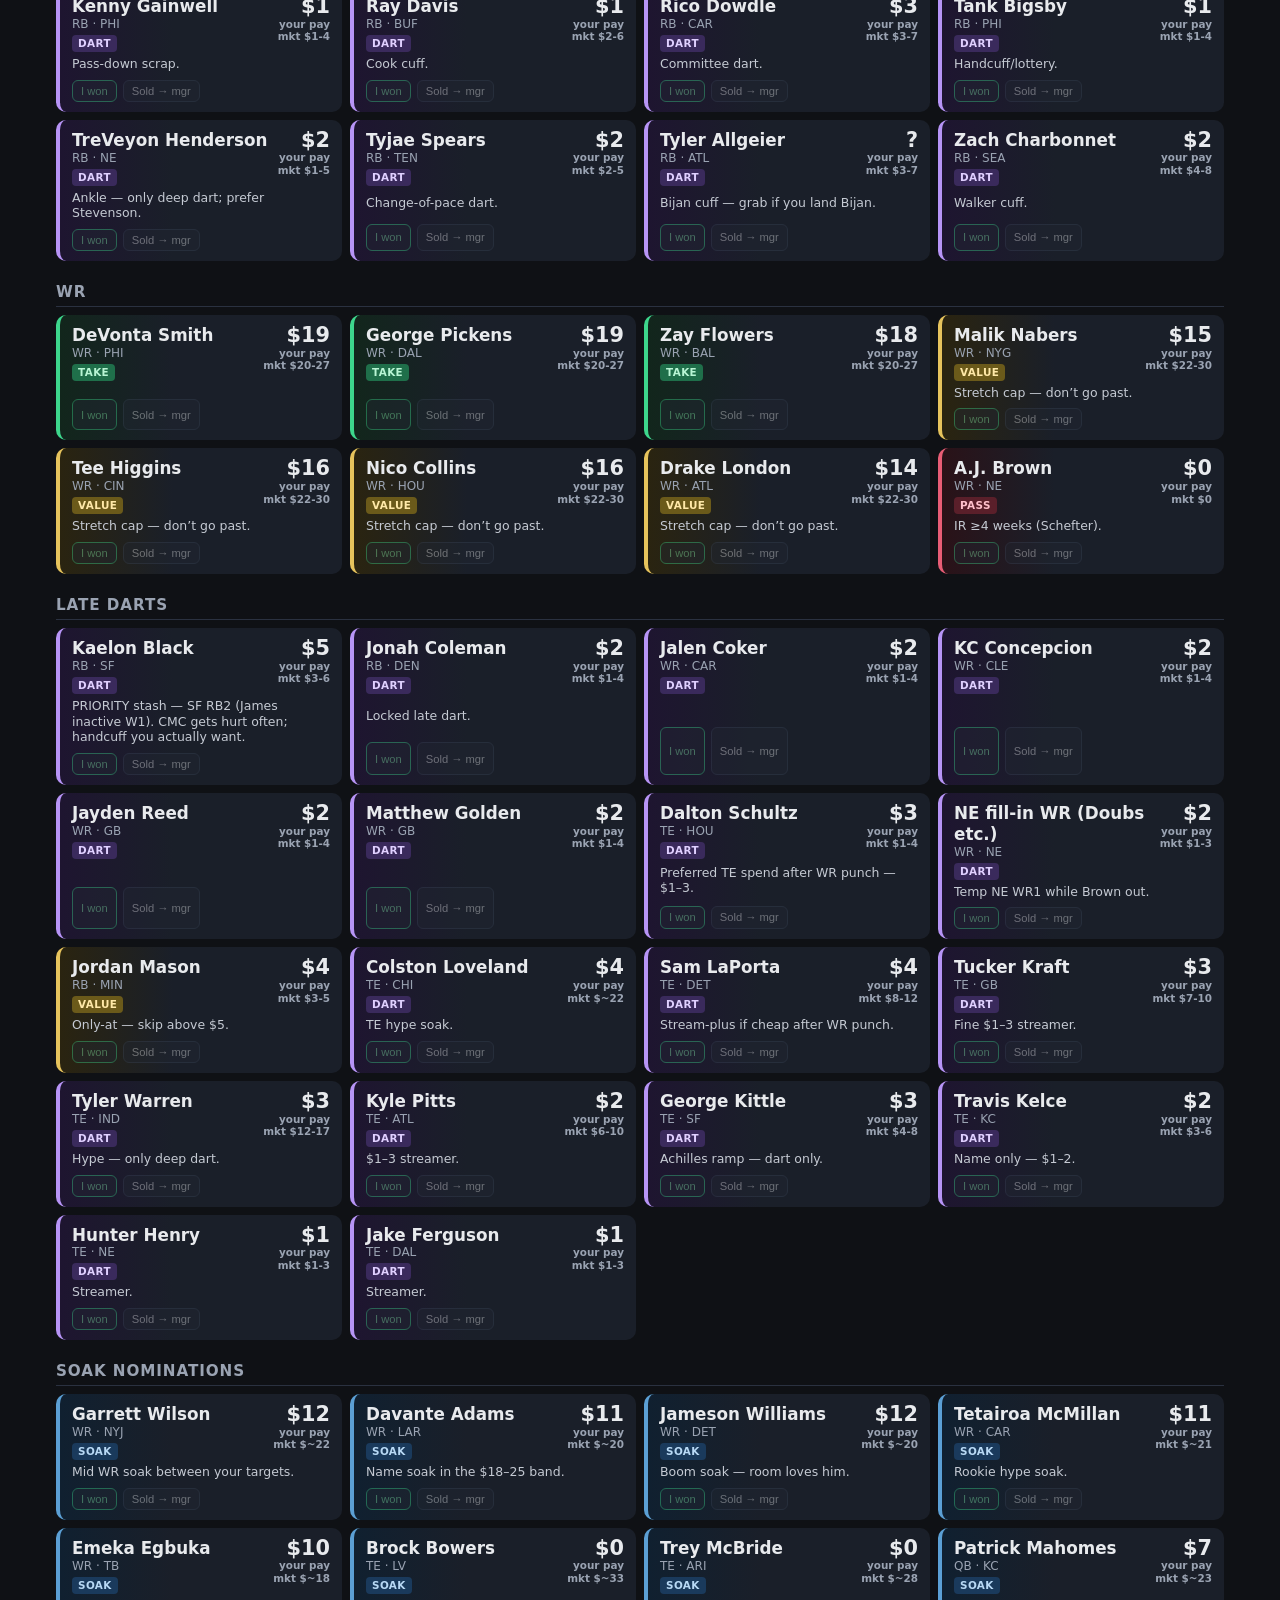
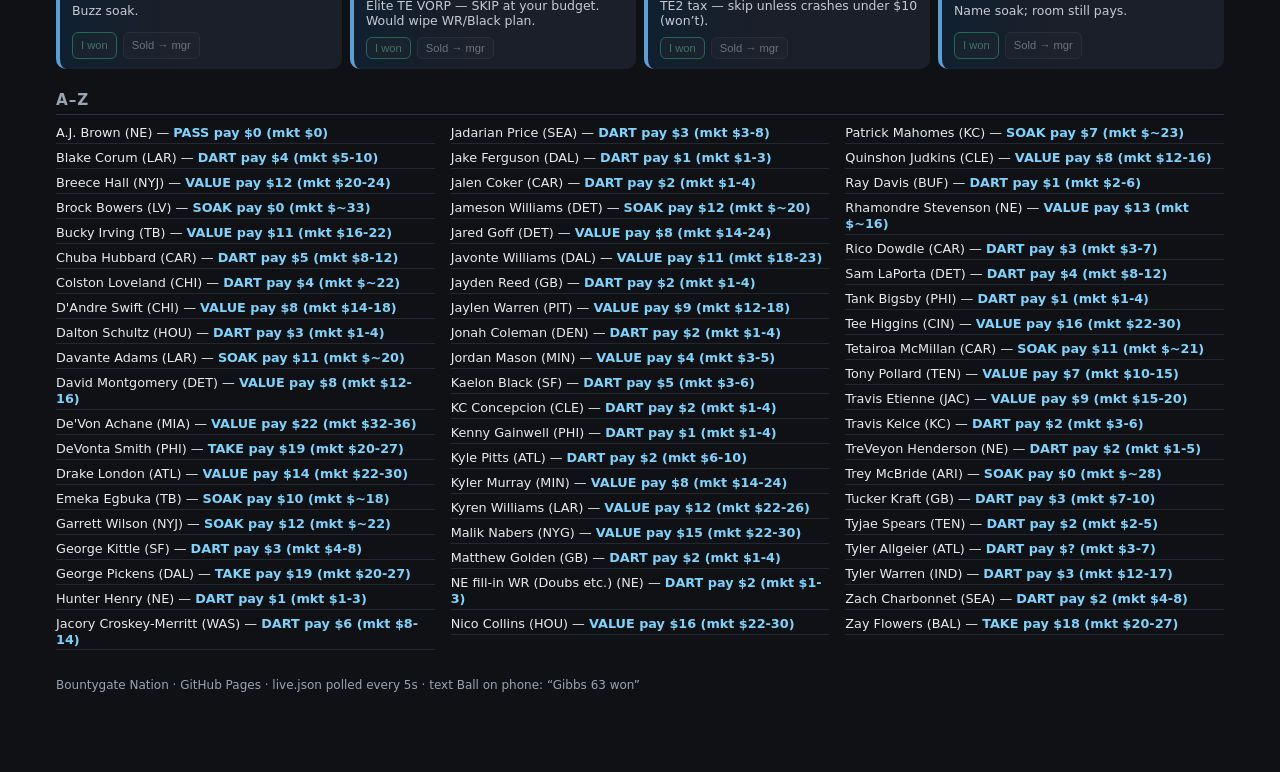
==== commit 5ef5ad04: "Add TE board with budget-aware pay caps Elite TE VORP marked skip at Nick's $43; streamers/darts lis" ====
--- a/index.html
+++ b/index.html
@@ -6,7 +6,7 @@
   <meta name="theme-color" content="#0f1115" />
   <meta http-equiv="Cache-Control" content="no-cache" />
   <title>BGN Glance Board</title>
-  <link rel="stylesheet" href="styles.css?v=8" />
+  <link rel="stylesheet" href="styles.css?v=9" />
 </head>
 <body>
   <header>
@@ -113,6 +113,6 @@
       Bountygate Nation · GitHub Pages · live.json polled every 5s · text Ball on phone: “Gibbs 63 won”
     </footer>
   </main>
-  <script src="app.js?v=8"></script>
+  <script src="app.js?v=9"></script>
 </body>
 </html>
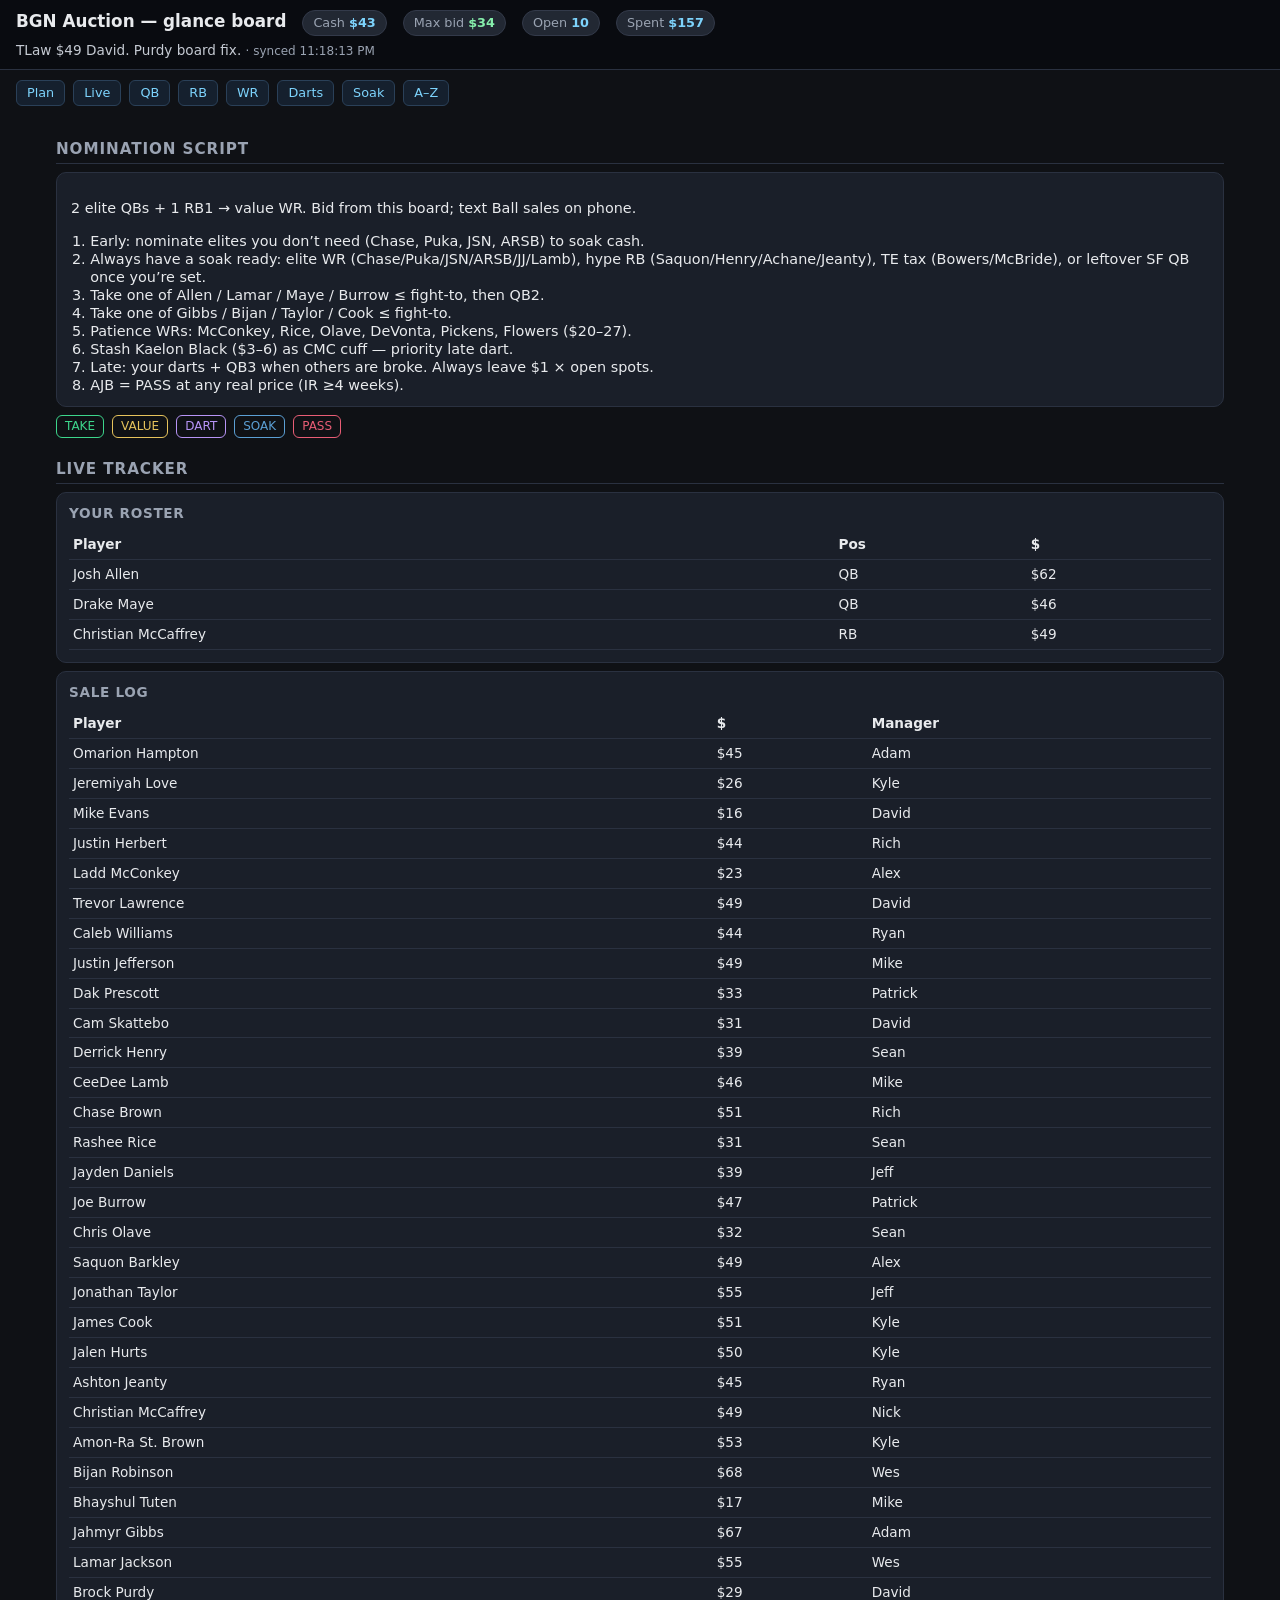
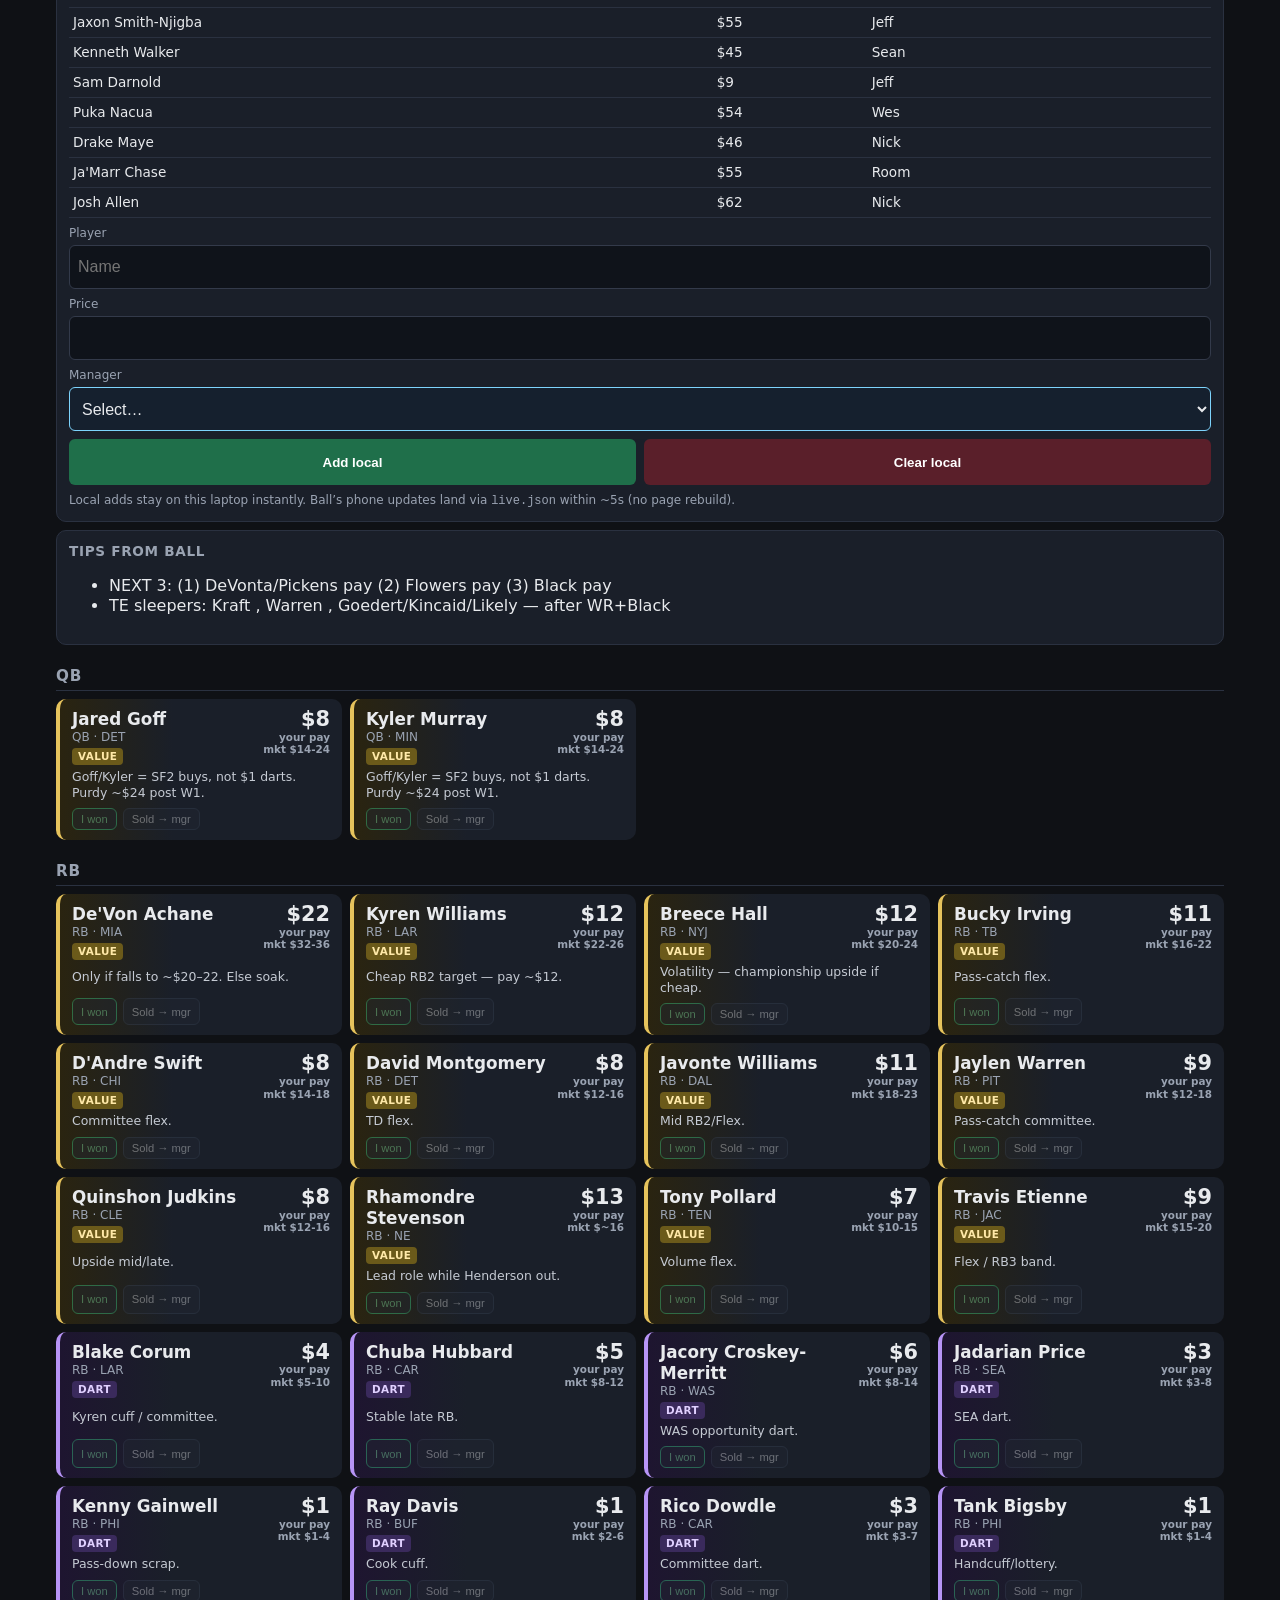
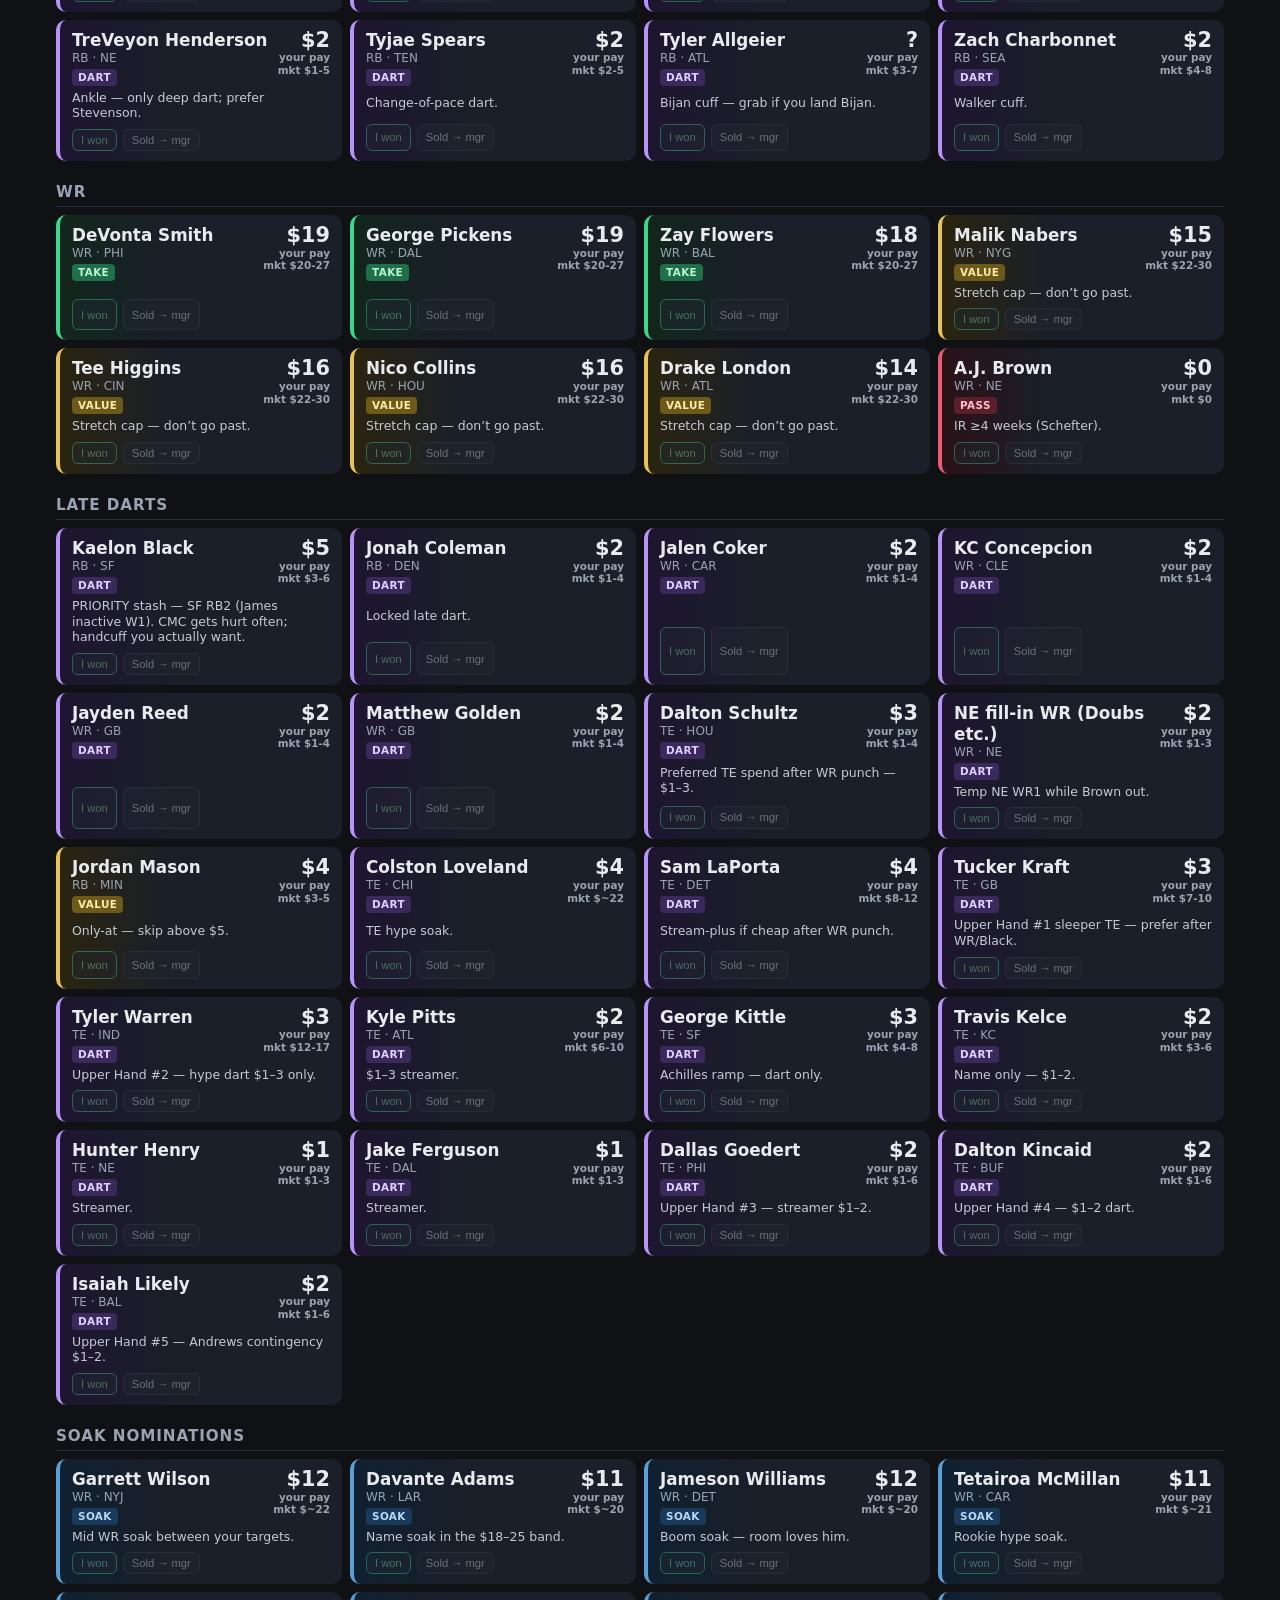
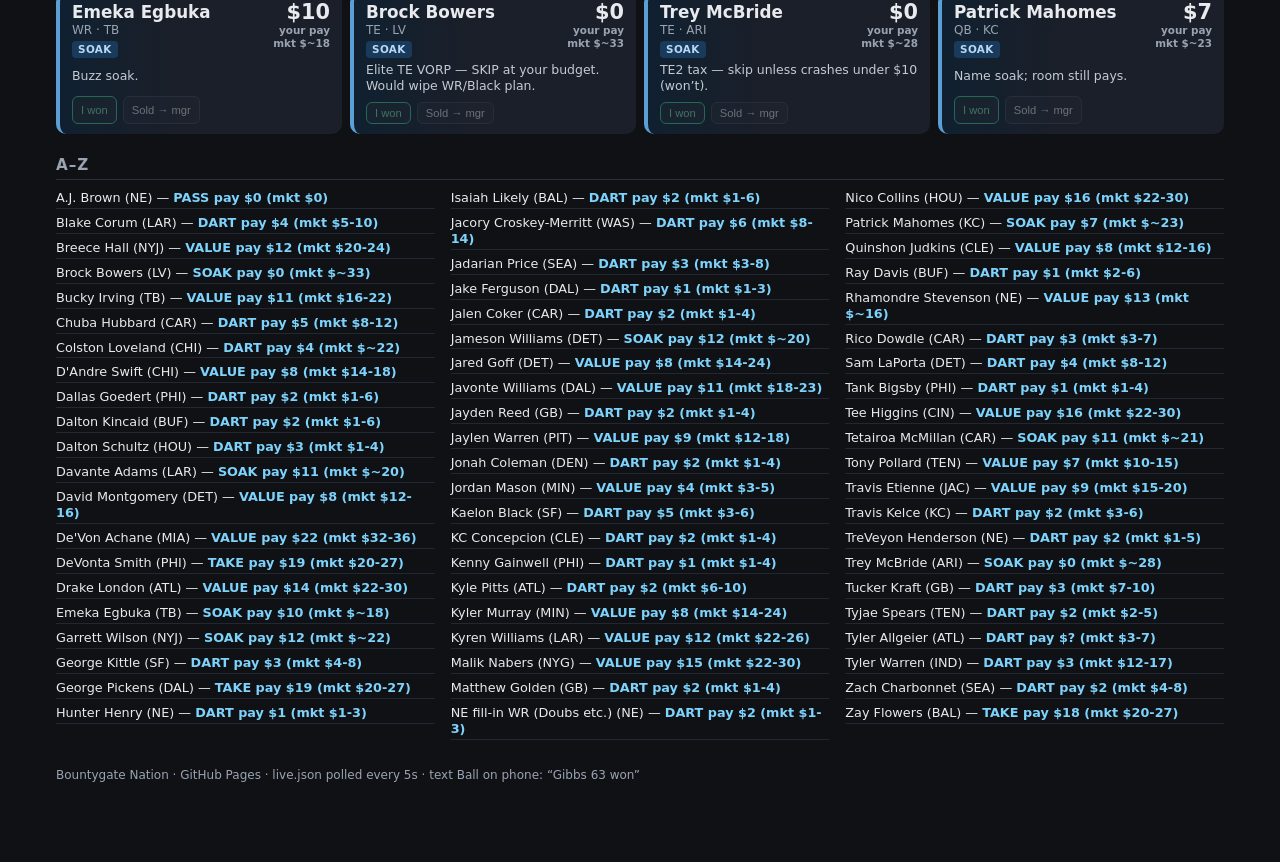
==== commit 1e6f2d55: "Add Upper Hand sleeper TE list with budget pays Kraft, Warren, Goedert, Kincaid, Likely — after WR a" ====
--- a/index.html
+++ b/index.html
@@ -6,7 +6,7 @@
   <meta name="theme-color" content="#0f1115" />
   <meta http-equiv="Cache-Control" content="no-cache" />
   <title>BGN Glance Board</title>
-  <link rel="stylesheet" href="styles.css?v=9" />
+  <link rel="stylesheet" href="styles.css?v=10" />
 </head>
 <body>
   <header>
@@ -113,6 +113,6 @@
       Bountygate Nation · GitHub Pages · live.json polled every 5s · text Ball on phone: “Gibbs 63 won”
     </footer>
   </main>
-  <script src="app.js?v=9"></script>
+  <script src="app.js?v=10"></script>
 </body>
 </html>
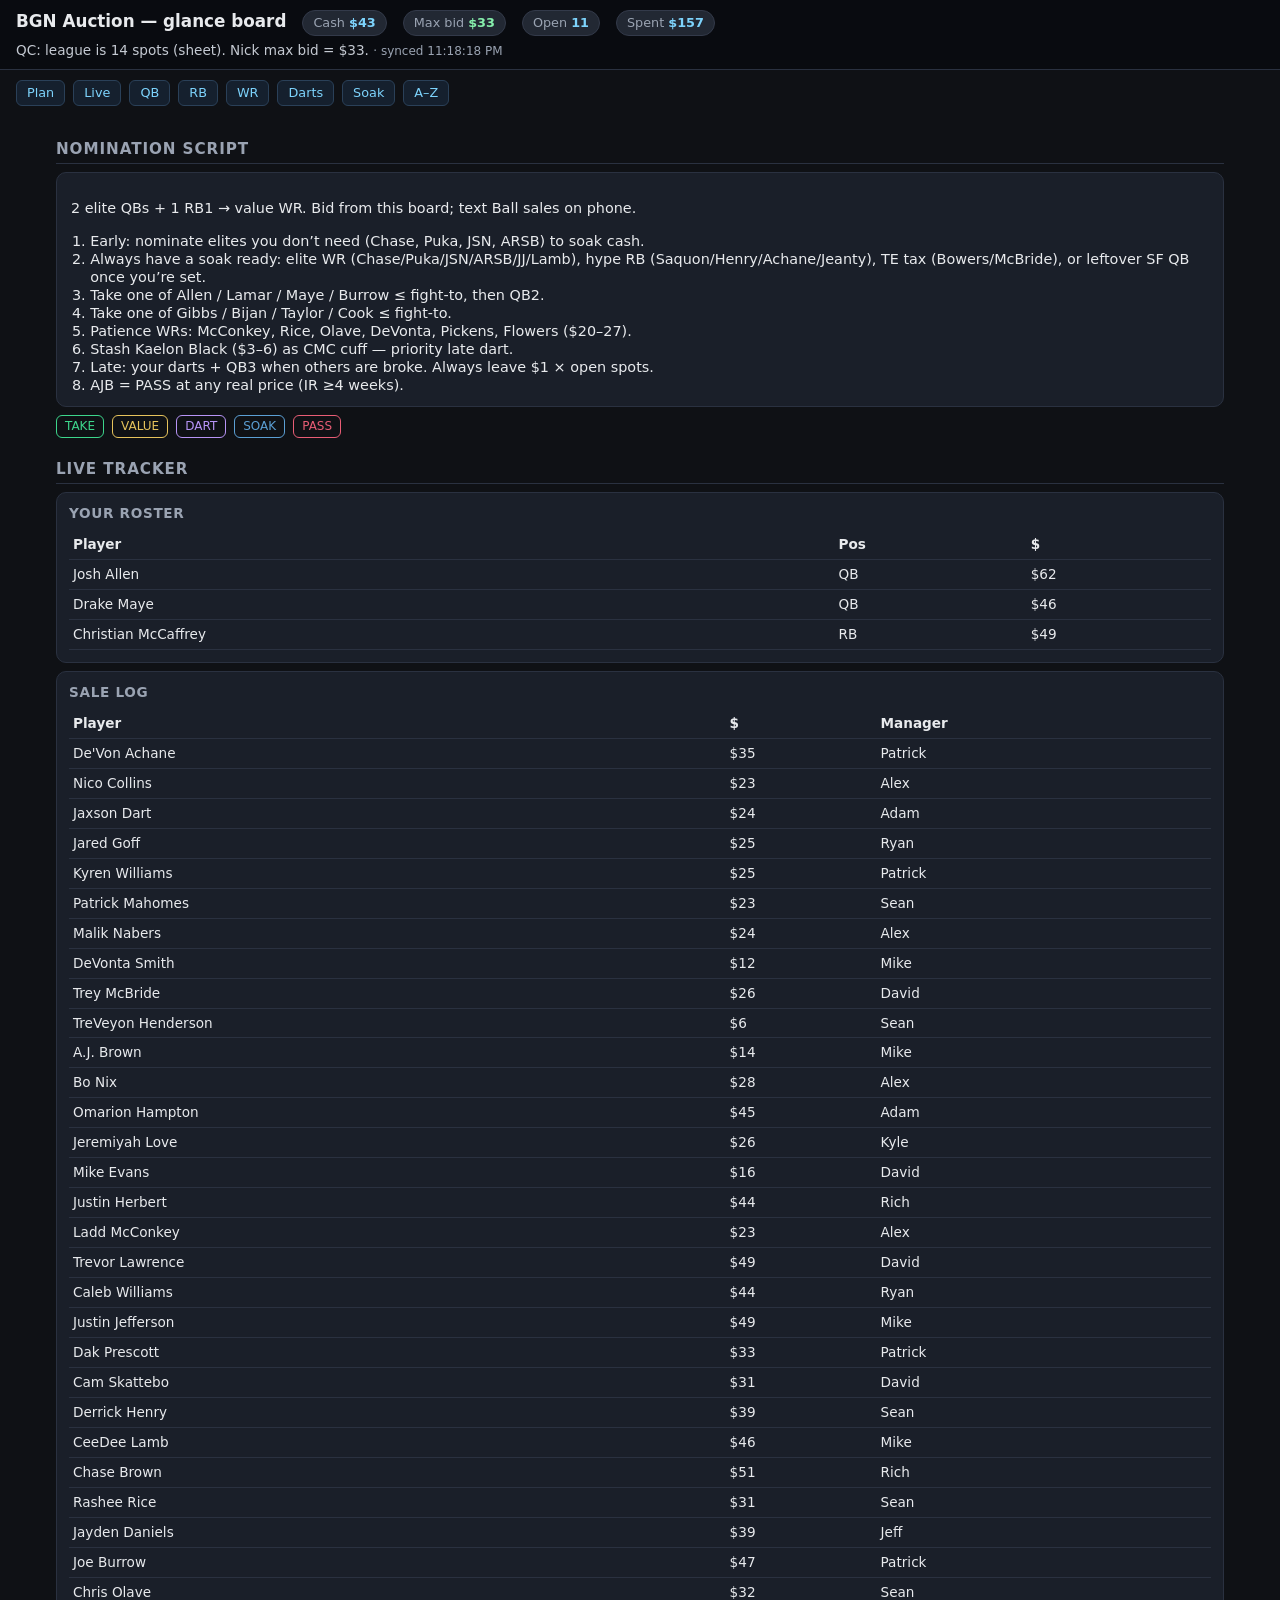
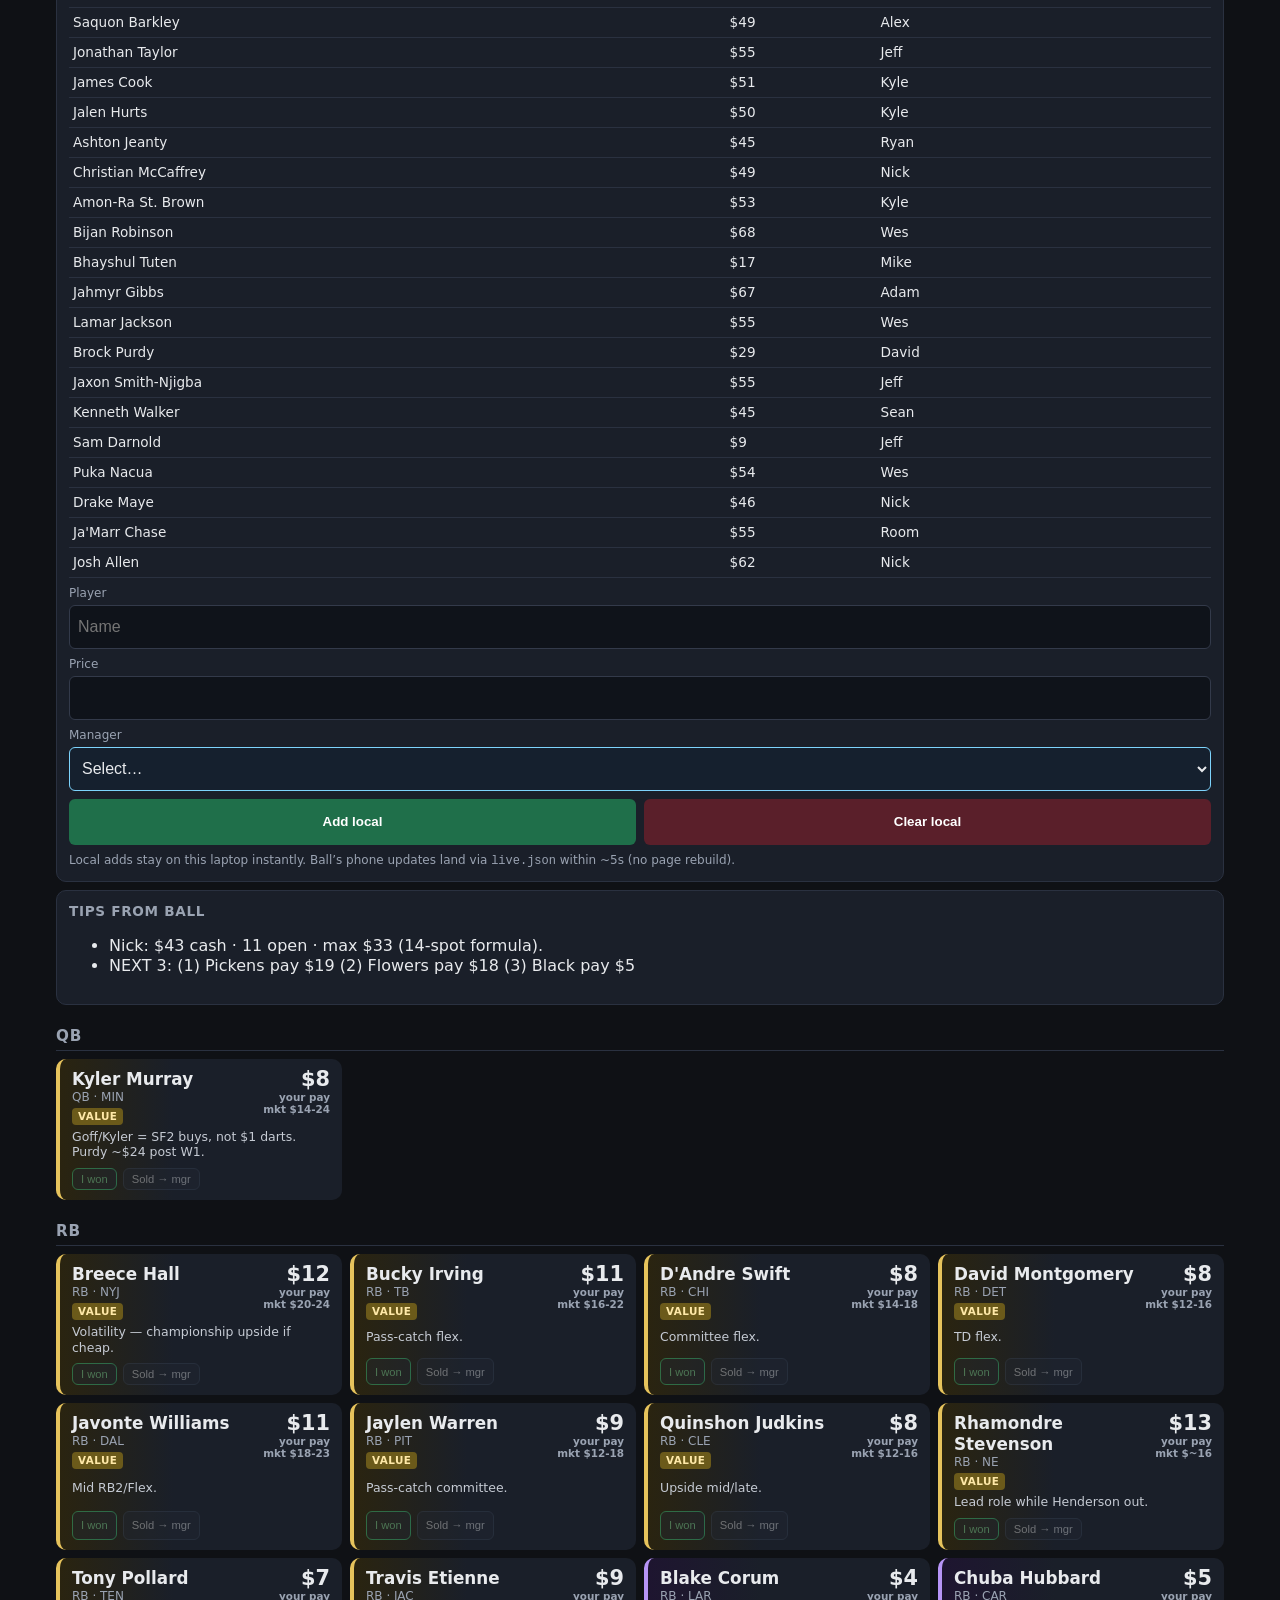
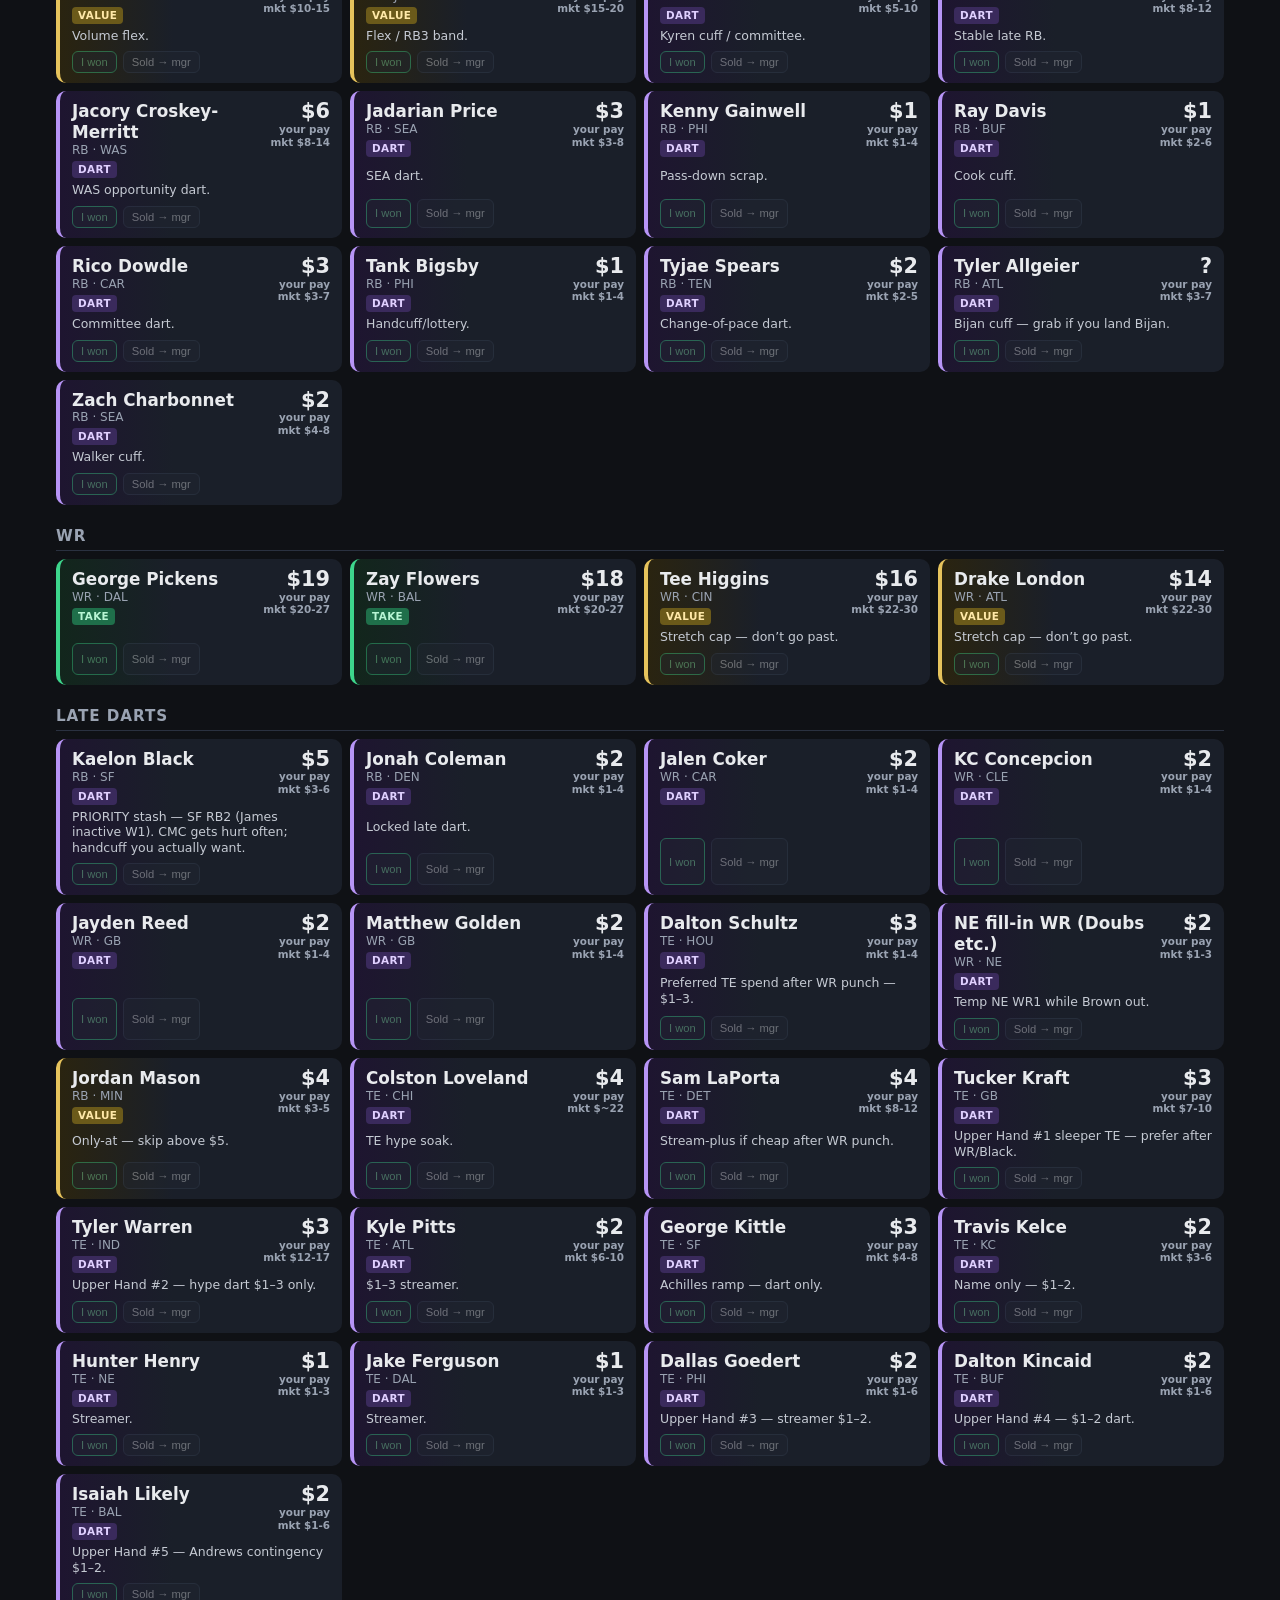
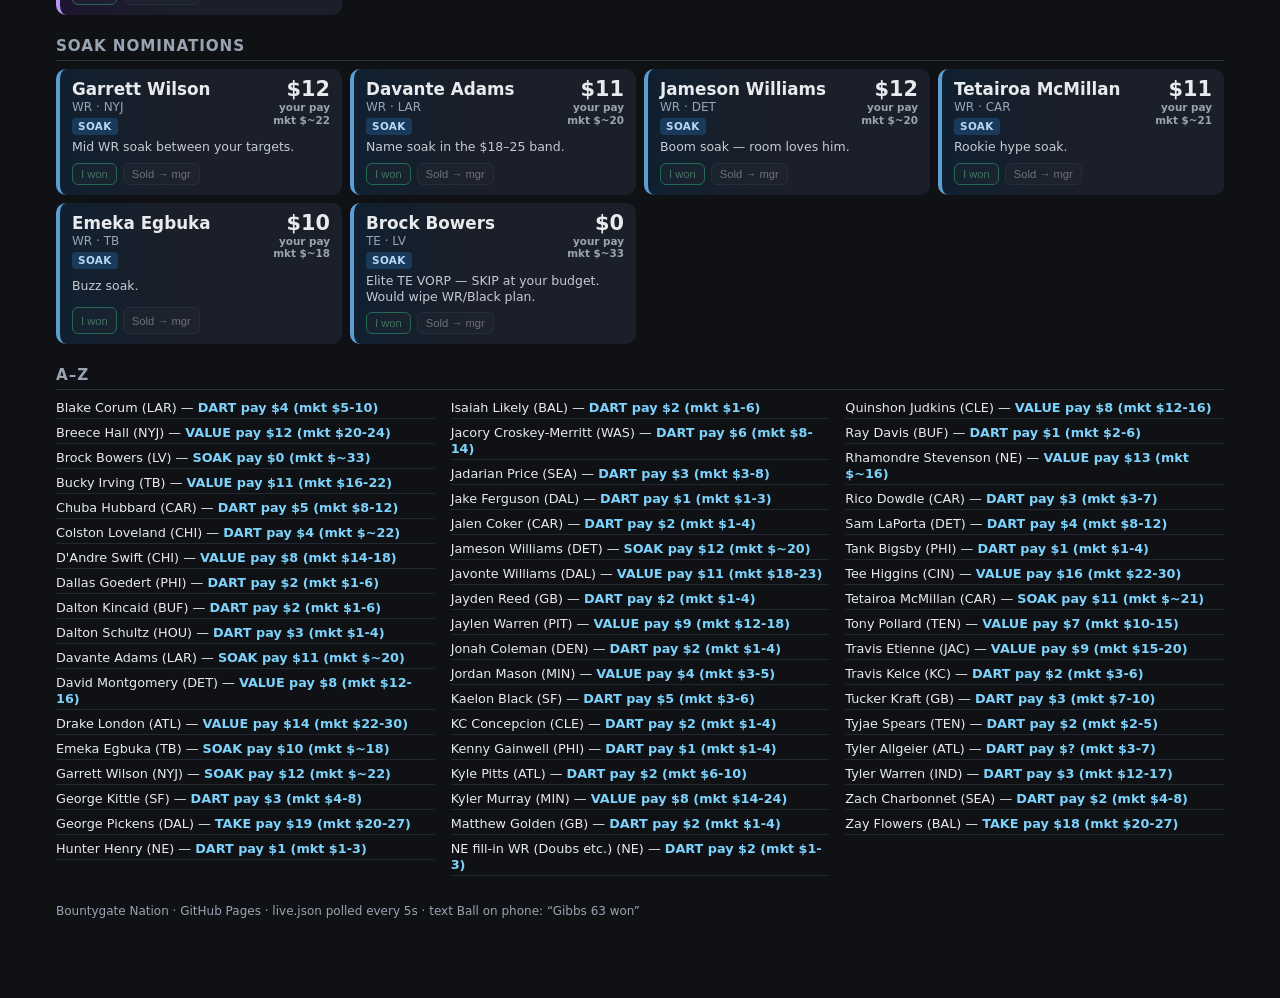
==== commit 2ed7609d: "Fix roster to 14 spots — Nick max bid $33 Matches league sheet formula with 14 roster slots." ====
--- a/index.html
+++ b/index.html
@@ -13,8 +13,8 @@
     <div class="row">
       <h1>BGN Auction — glance board</h1>
       <span class="pill">Cash <strong id="cash">$200</strong></span>
-      <span class="pill hot">Max bid <strong id="maxbid">$188</strong></span>
-      <span class="pill">Open <strong id="open">13</strong></span>
+      <span class="pill hot">Max bid <strong id="maxbid">$187</strong></span>
+      <span class="pill">Open <strong id="open">14</strong></span>
       <span class="pill">Spent <strong id="spent">$0</strong></span>
     </div>
     <div id="live-msg" class="live-msg">Loading live state…</div>
@@ -113,6 +113,6 @@
       Bountygate Nation · GitHub Pages · live.json polled every 5s · text Ball on phone: “Gibbs 63 won”
     </footer>
   </main>
-  <script src="app.js?v=10"></script>
+  <script src="app.js?v=11"></script>
 </body>
 </html>
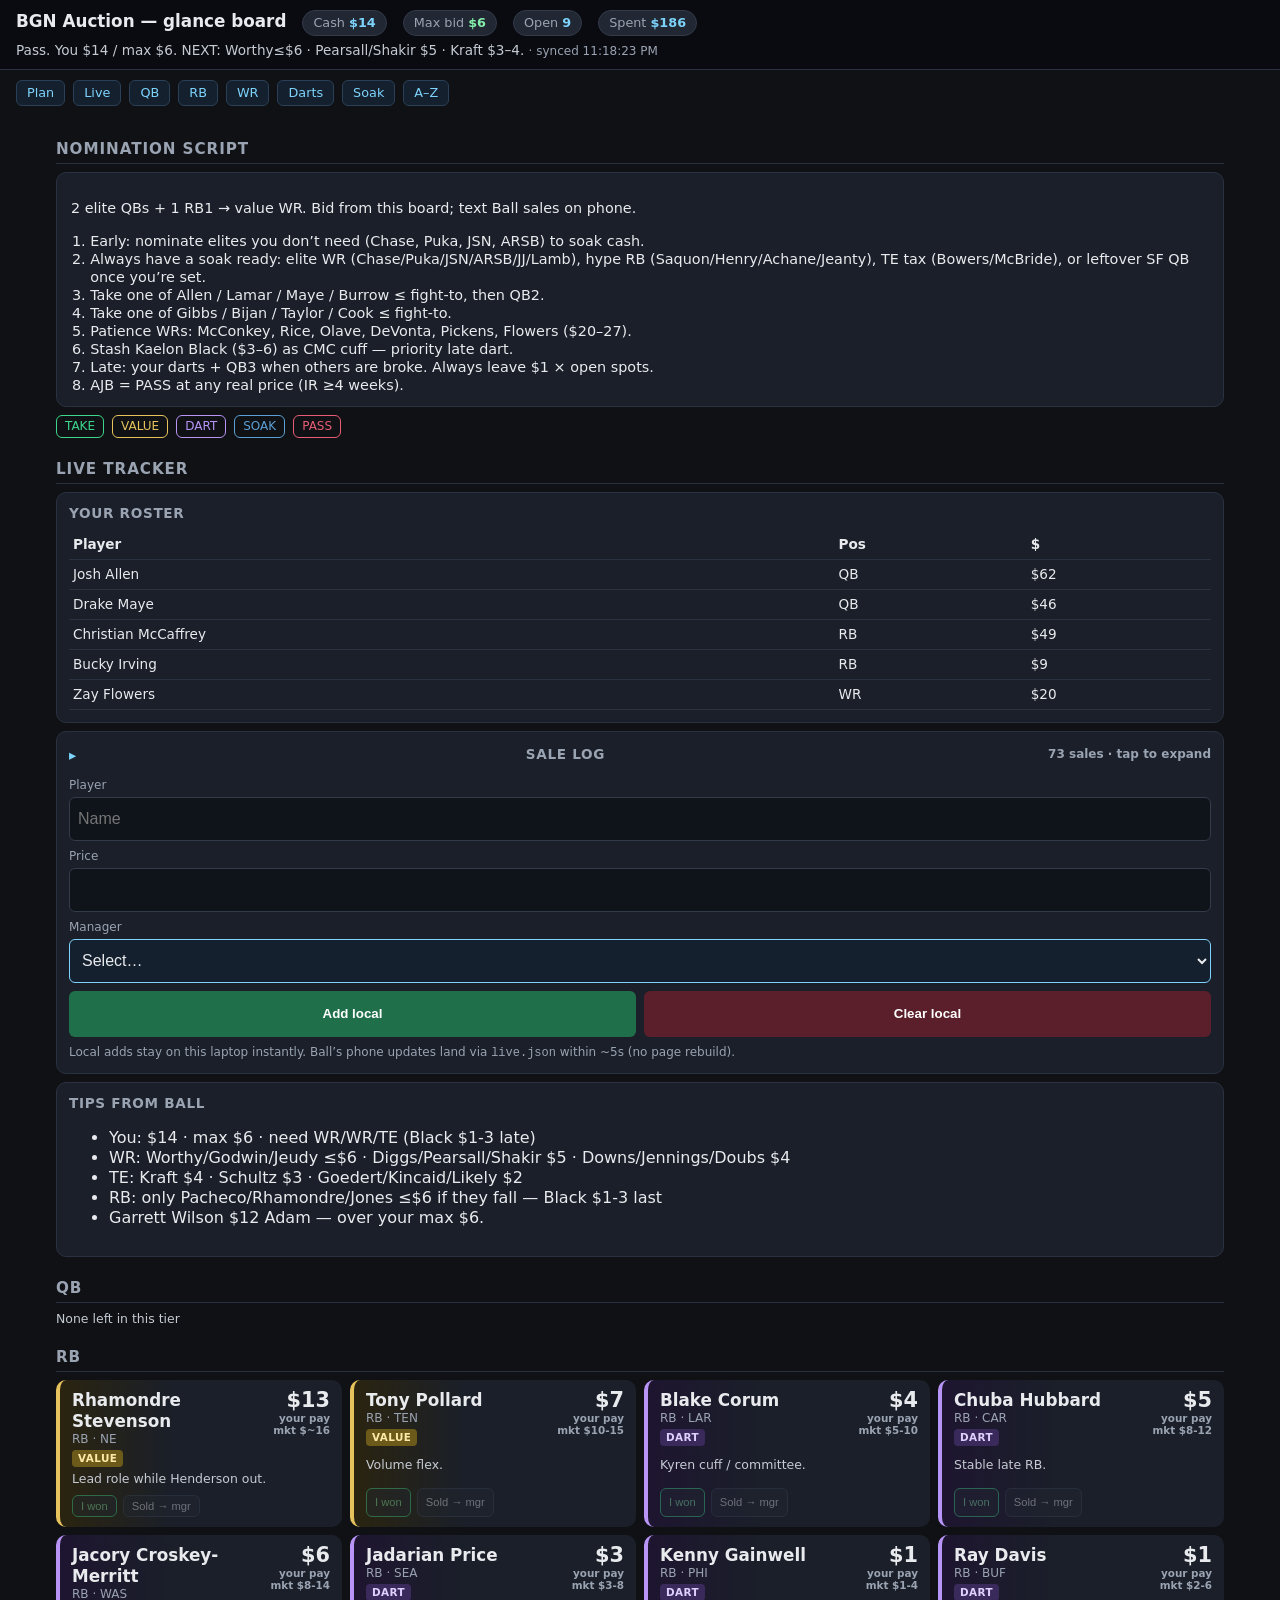
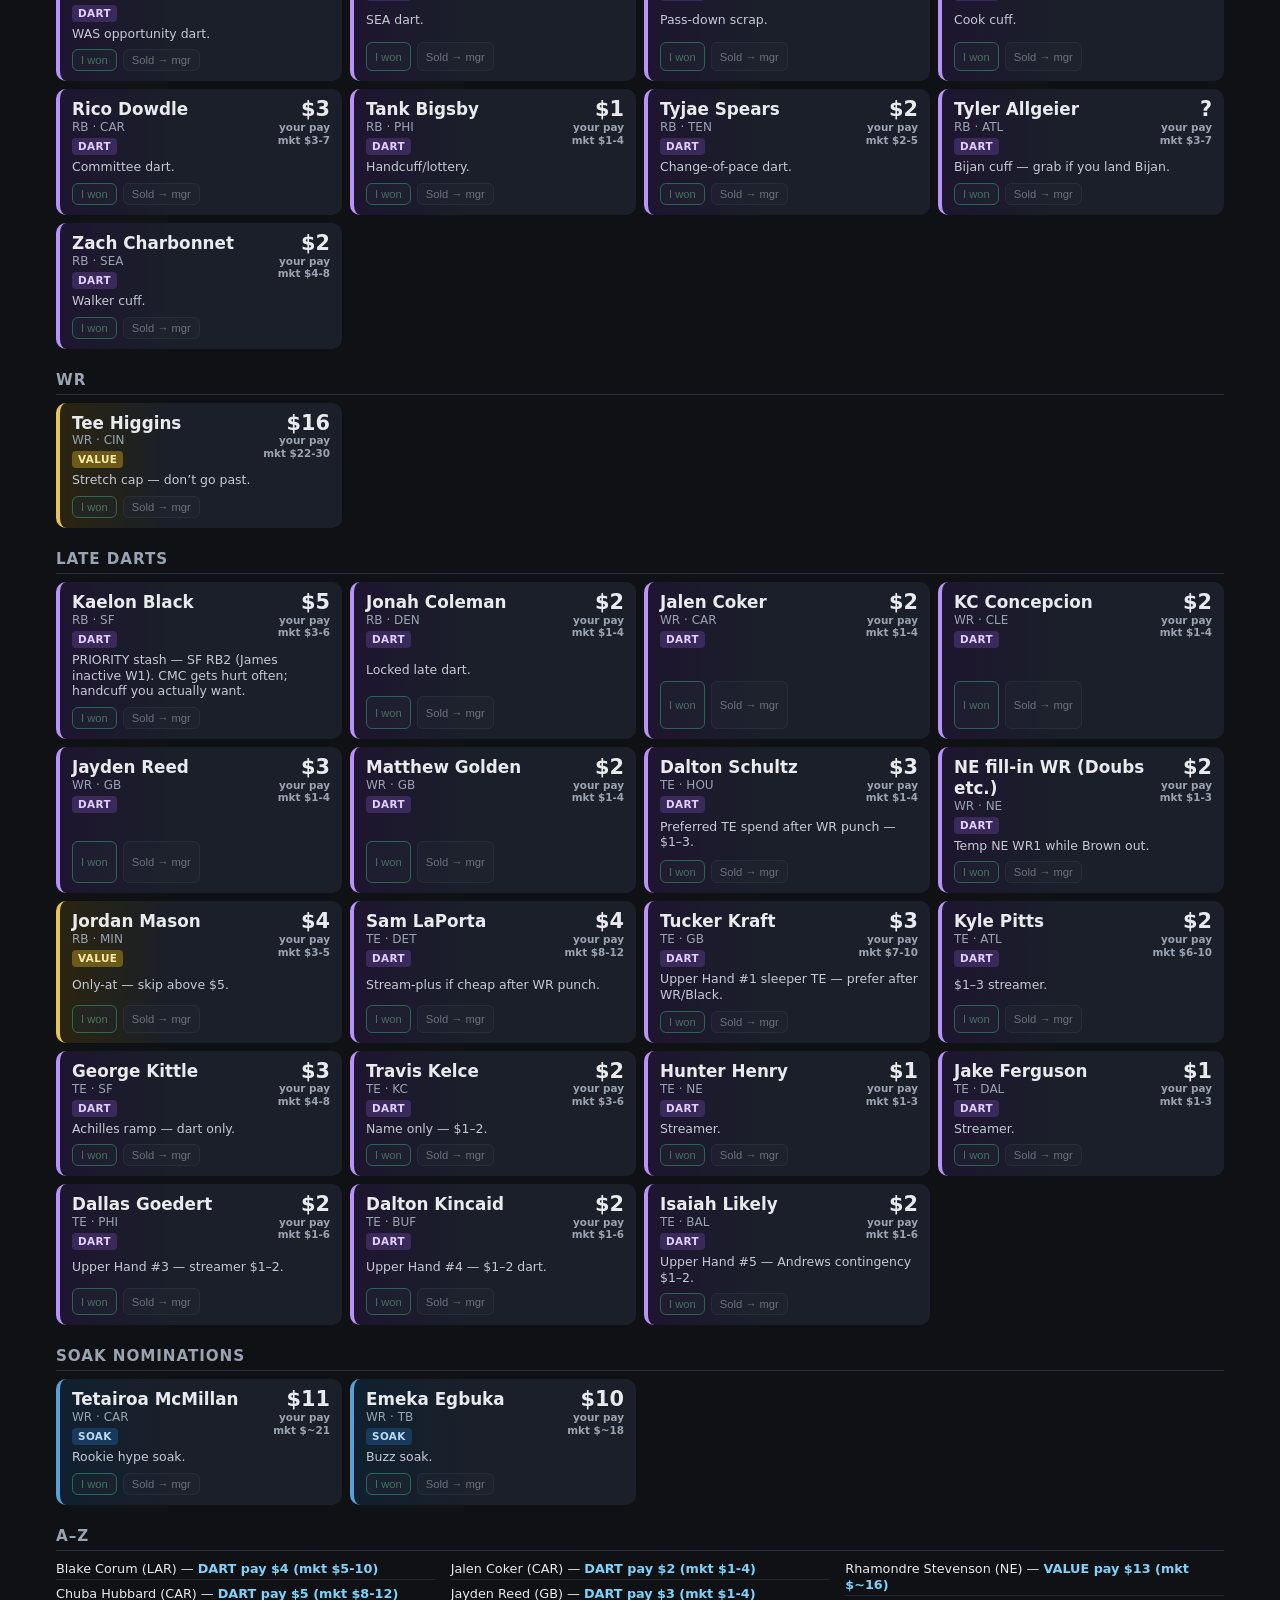
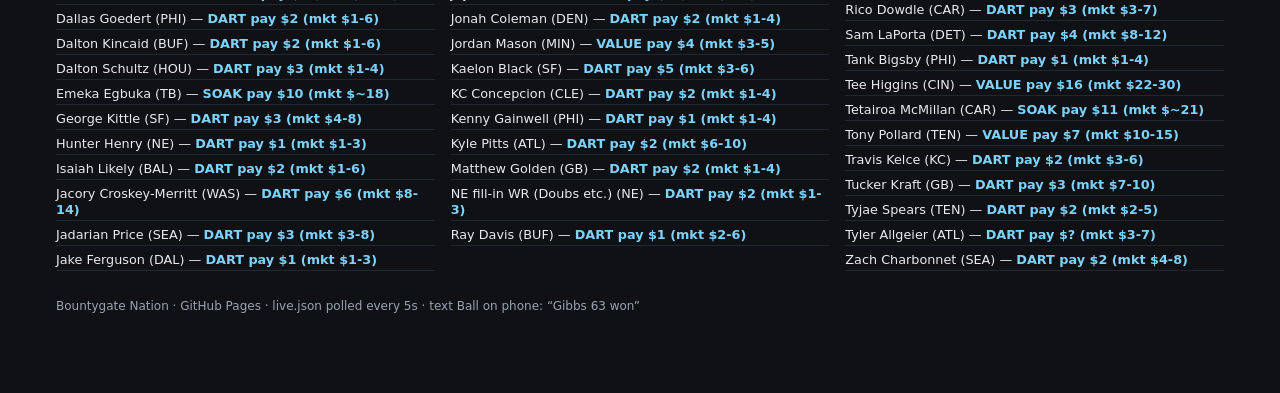
==== commit 340f0d83: "Collapse sale log by default; log Garrett Wilson $12 Sale log is a <details> dropdown so the live tr" ====
--- a/index.html
+++ b/index.html
@@ -6,7 +6,7 @@
   <meta name="theme-color" content="#0f1115" />
   <meta http-equiv="Cache-Control" content="no-cache" />
   <title>BGN Glance Board</title>
-  <link rel="stylesheet" href="styles.css?v=10" />
+  <link rel="stylesheet" href="styles.css?v=12" />
 </head>
 <body>
   <header>
@@ -56,12 +56,17 @@
           <tbody id="roster-body"></tbody>
         </table>
       </div>
-      <div class="panel">
-        <h3>Sale log</h3>
-        <table class="sales-table">
-          <thead><tr><th>Player</th><th>$</th><th>Manager</th></tr></thead>
-          <tbody id="sales-body"></tbody>
-        </table>
+      <div class="panel sale-log-panel">
+        <details id="sale-log" class="sale-log">
+          <summary>
+            <span>Sale log</span>
+            <span id="sale-log-count" class="sale-log-count"></span>
+          </summary>
+          <table class="sales-table">
+            <thead><tr><th>Player</th><th>$</th><th>Manager</th></tr></thead>
+            <tbody id="sales-body"></tbody>
+          </table>
+        </details>
         <form id="manual-sale" class="local-form">
           <label>Player<input name="player" required placeholder="Name" list="player-suggest" /></label>
           <datalist id="player-suggest"></datalist>
@@ -113,6 +118,6 @@
       Bountygate Nation · GitHub Pages · live.json polled every 5s · text Ball on phone: “Gibbs 63 won”
     </footer>
   </main>
-  <script src="app.js?v=11"></script>
+  <script src="app.js?v=12"></script>
 </body>
 </html>
--- a/styles.css
+++ b/styles.css
@@ -172,3 +172,46 @@
   flex: 1;
   min-height: 44px;
 }
+
+/* Collapsible sale log — collapsed by default */
+.sale-log {
+  margin: 0;
+}
+.sale-log > summary {
+  list-style: none;
+  cursor: pointer;
+  display: flex;
+  align-items: center;
+  justify-content: space-between;
+  gap: 8px;
+  font-size: 0.85rem;
+  font-weight: 700;
+  color: var(--muted);
+  text-transform: uppercase;
+  letter-spacing: 0.05em;
+  padding: 2px 0 6px;
+  user-select: none;
+}
+.sale-log > summary::-webkit-details-marker { display: none; }
+.sale-log > summary::before {
+  content: "▸";
+  color: var(--accent);
+  margin-right: 6px;
+  font-size: 0.9rem;
+}
+.sale-log[open] > summary::before { content: "▾"; }
+.sale-log-count {
+  font-weight: 600;
+  text-transform: none;
+  letter-spacing: 0;
+  color: #9aa3b2;
+  font-size: 0.75rem;
+}
+.sale-log .sales-table {
+  margin-top: 4px;
+  max-height: 40vh;
+  display: block;
+  overflow-y: auto;
+}
+.sale-log .sales-table thead, .sale-log .sales-table tbody { display: table; width: 100%; table-layout: fixed; }
+.sale-log-panel > h3 { display: none; }
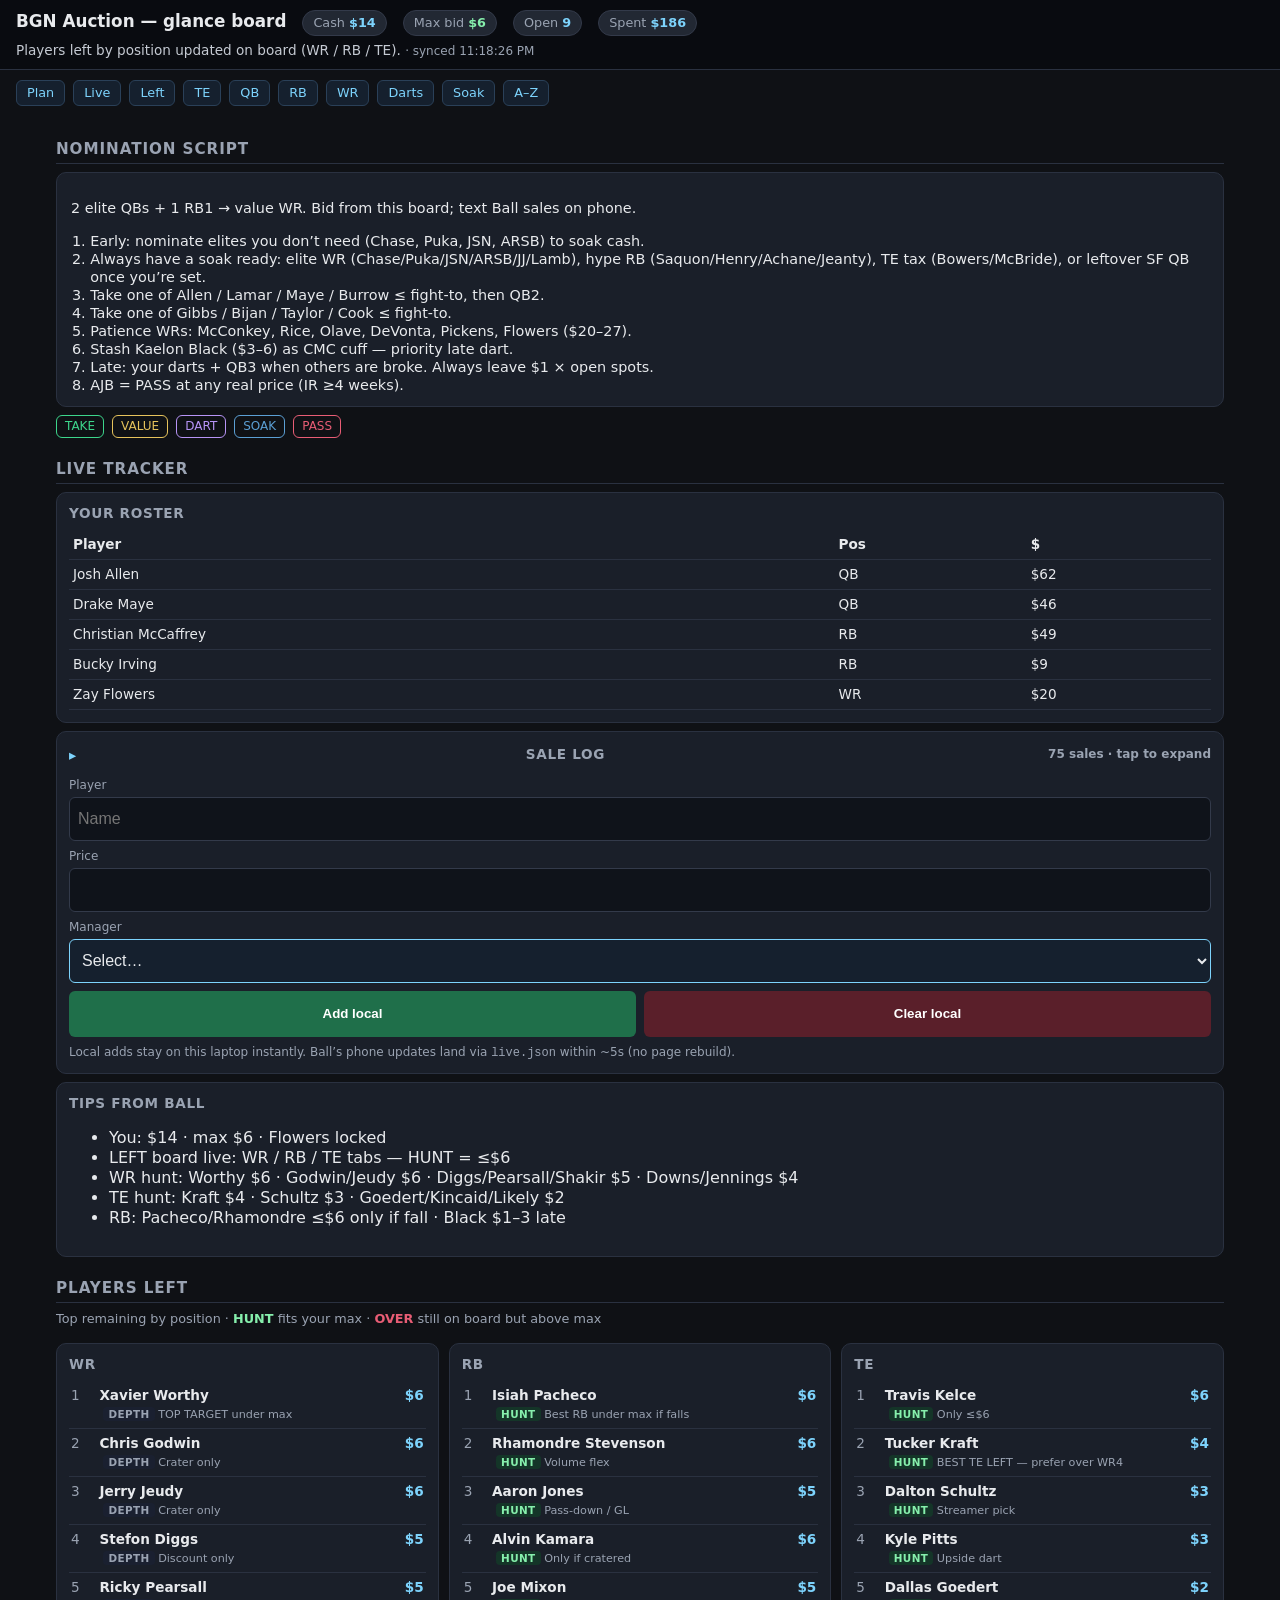
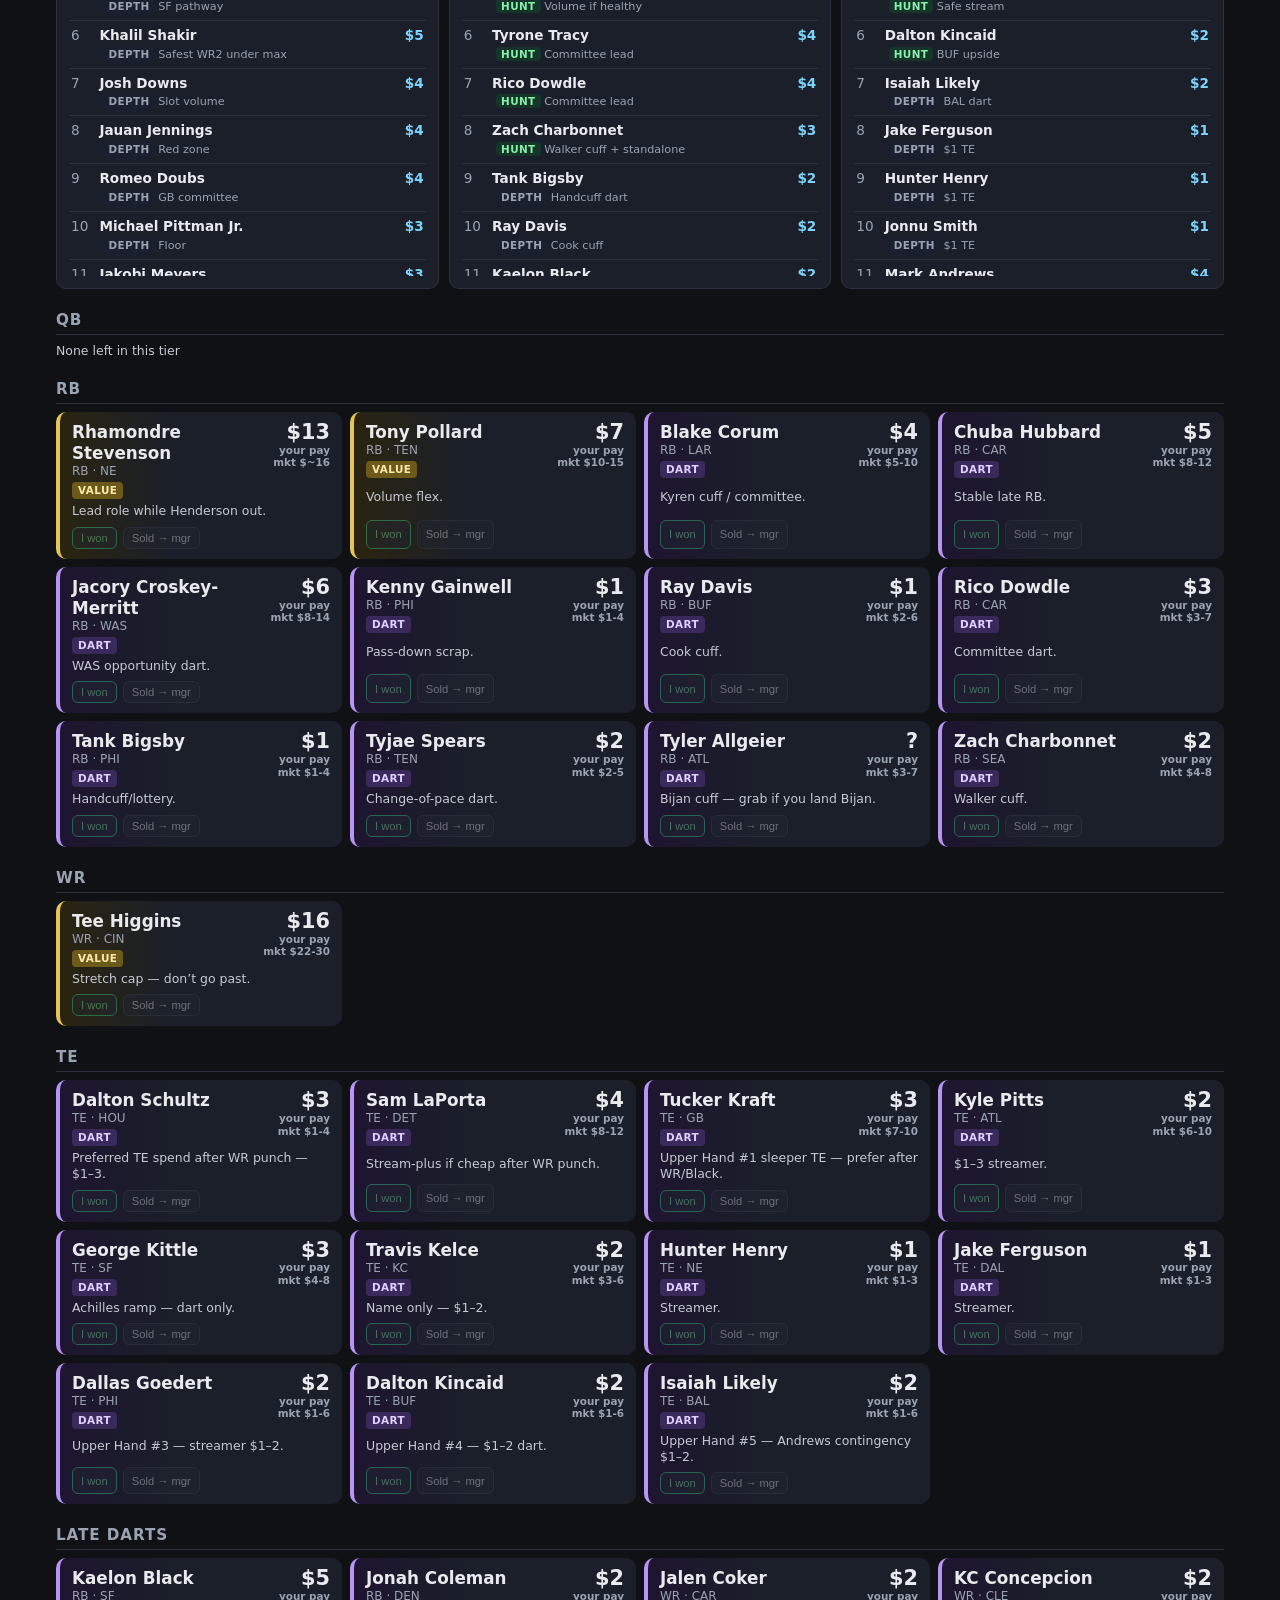
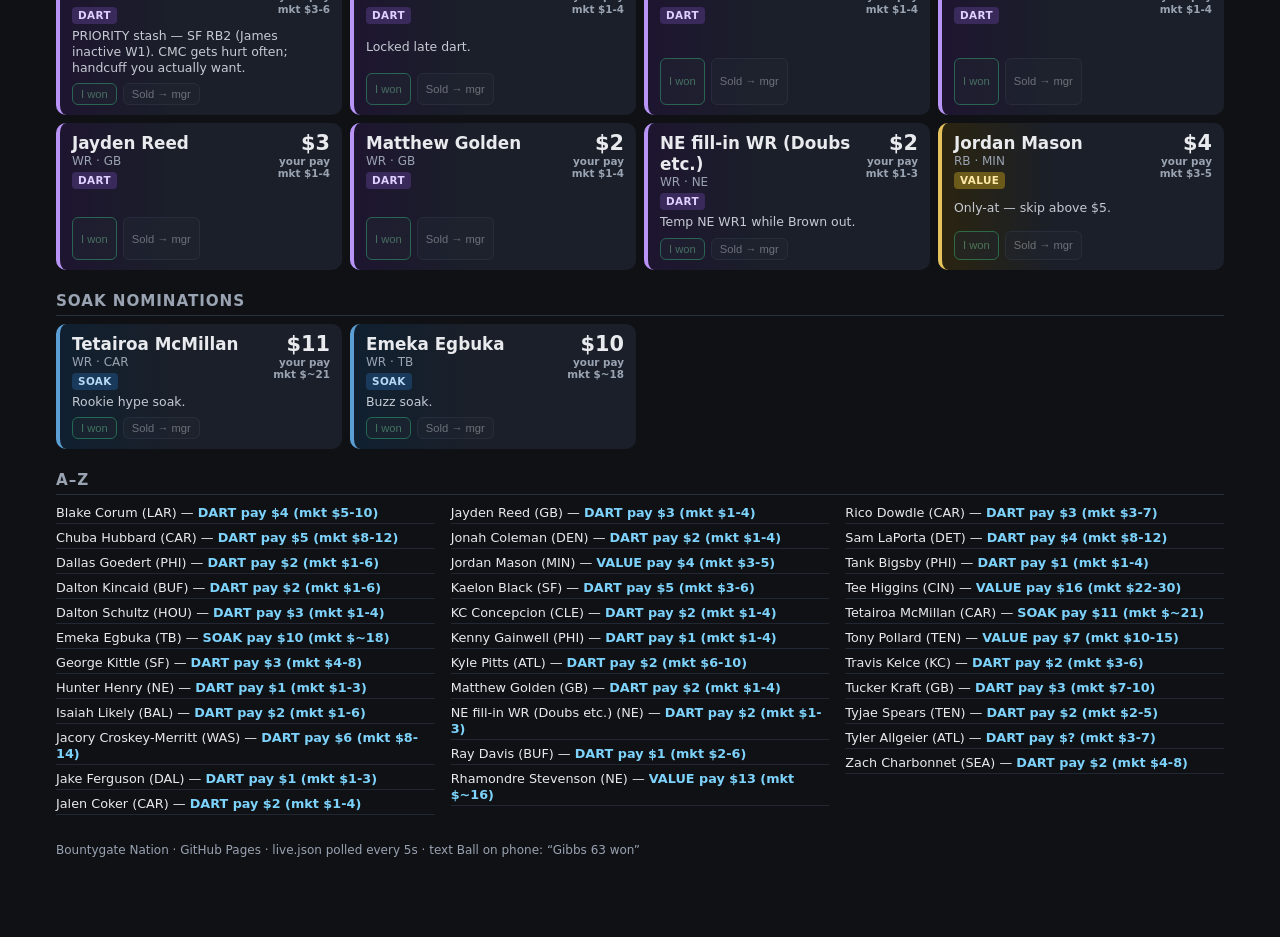
==== commit 5c396090: "Add Players left board: WR / RB / TE columns Shows remaining targets by position with HUNT vs OVER m" ====
--- a/index.html
+++ b/index.html
@@ -6,7 +6,7 @@
   <meta name="theme-color" content="#0f1115" />
   <meta http-equiv="Cache-Control" content="no-cache" />
   <title>BGN Glance Board</title>
-  <link rel="stylesheet" href="styles.css?v=12" />
+  <link rel="stylesheet" href="styles.css?v=13" />
 </head>
 <body>
   <header>
@@ -23,6 +23,8 @@
   <nav>
     <a href="#plan">Plan</a>
     <a href="#live">Live</a>
+    <a href="#left">Left</a>
+    <a href="#te">TE</a>
     <a href="#qb">QB</a>
     <a href="#rb">RB</a>
     <a href="#wr">WR</a>
@@ -103,9 +105,30 @@
       </div>
     </section>
 
+    
+    <section id="left">
+      <h2>Players left</h2>
+      <p class="left-note">Top remaining by position · <span class="tag-hunt">HUNT</span> fits your max · <span class="tag-over">OVER</span> still on board but above max</p>
+      <div class="left-cols">
+        <div class="panel left-col">
+          <h3>WR</h3>
+          <ol id="left-wr" class="left-list"></ol>
+        </div>
+        <div class="panel left-col">
+          <h3>RB</h3>
+          <ol id="left-rb" class="left-list"></ol>
+        </div>
+        <div class="panel left-col">
+          <h3>TE</h3>
+          <ol id="left-te" class="left-list"></ol>
+        </div>
+      </div>
+    </section>
+
     <section id="qb"><h2>QB</h2><div class="grid" id="grid-qb"></div></section>
     <section id="rb"><h2>RB</h2><div class="grid" id="grid-rb"></div></section>
     <section id="wr"><h2>WR</h2><div class="grid" id="grid-wr"></div></section>
+    <section id="te"><h2>TE</h2><div class="grid" id="grid-te"></div></section>
     <section id="darts"><h2>Late darts</h2><div class="grid" id="grid-darts"></div></section>
     <section id="soak"><h2>Soak nominations</h2><div class="grid" id="grid-soak"></div></section>
 
@@ -118,6 +141,6 @@
       Bountygate Nation · GitHub Pages · live.json polled every 5s · text Ball on phone: “Gibbs 63 won”
     </footer>
   </main>
-  <script src="app.js?v=12"></script>
+  <script src="app.js?v=13"></script>
 </body>
 </html>
--- a/styles.css
+++ b/styles.css
@@ -215,3 +215,49 @@
 }
 .sale-log .sales-table thead, .sale-log .sales-table tbody { display: table; width: 100%; table-layout: fixed; }
 .sale-log-panel > h3 { display: none; }
+
+/* Players left by position */
+.left-note { color: var(--muted); font-size: 0.8rem; margin: 0 0 8px; }
+.left-cols {
+  display: grid;
+  grid-template-columns: repeat(3, 1fr);
+  gap: 10px;
+}
+@media (max-width: 900px) {
+  .left-cols { grid-template-columns: 1fr; }
+}
+.left-list {
+  list-style: none;
+  margin: 0;
+  padding: 0;
+  max-height: 55vh;
+  overflow-y: auto;
+}
+.left-list li {
+  display: grid;
+  grid-template-columns: 1.4rem 1fr auto;
+  gap: 6px;
+  align-items: baseline;
+  padding: 6px 2px;
+  border-bottom: 1px solid #2a3140;
+  font-size: 0.85rem;
+}
+.left-list .rk { color: var(--muted); font-variant-numeric: tabular-nums; }
+.left-list .nm { font-weight: 600; }
+.left-list .pay { color: var(--accent); font-weight: 700; font-variant-numeric: tabular-nums; }
+.left-list .why { grid-column: 2 / -1; font-size: 0.7rem; color: #9aa3b2; margin-top: -2px; }
+.left-list li.over { opacity: 0.55; }
+.left-list li.over .nm { text-decoration: none; }
+.tag-hunt { color: #86efac; font-weight: 700; }
+.tag-over { color: #e85d75; font-weight: 700; }
+.left-badge {
+  font-size: 0.65rem;
+  font-weight: 800;
+  letter-spacing: 0.04em;
+  padding: 1px 5px;
+  border-radius: 4px;
+  margin-left: 4px;
+}
+.left-badge.hunt { background: #143528; color: #86efac; }
+.left-badge.over { background: #3a1520; color: #e85d75; }
+.left-badge.depth { background: #1a2030; color: #9aa3b2; }
